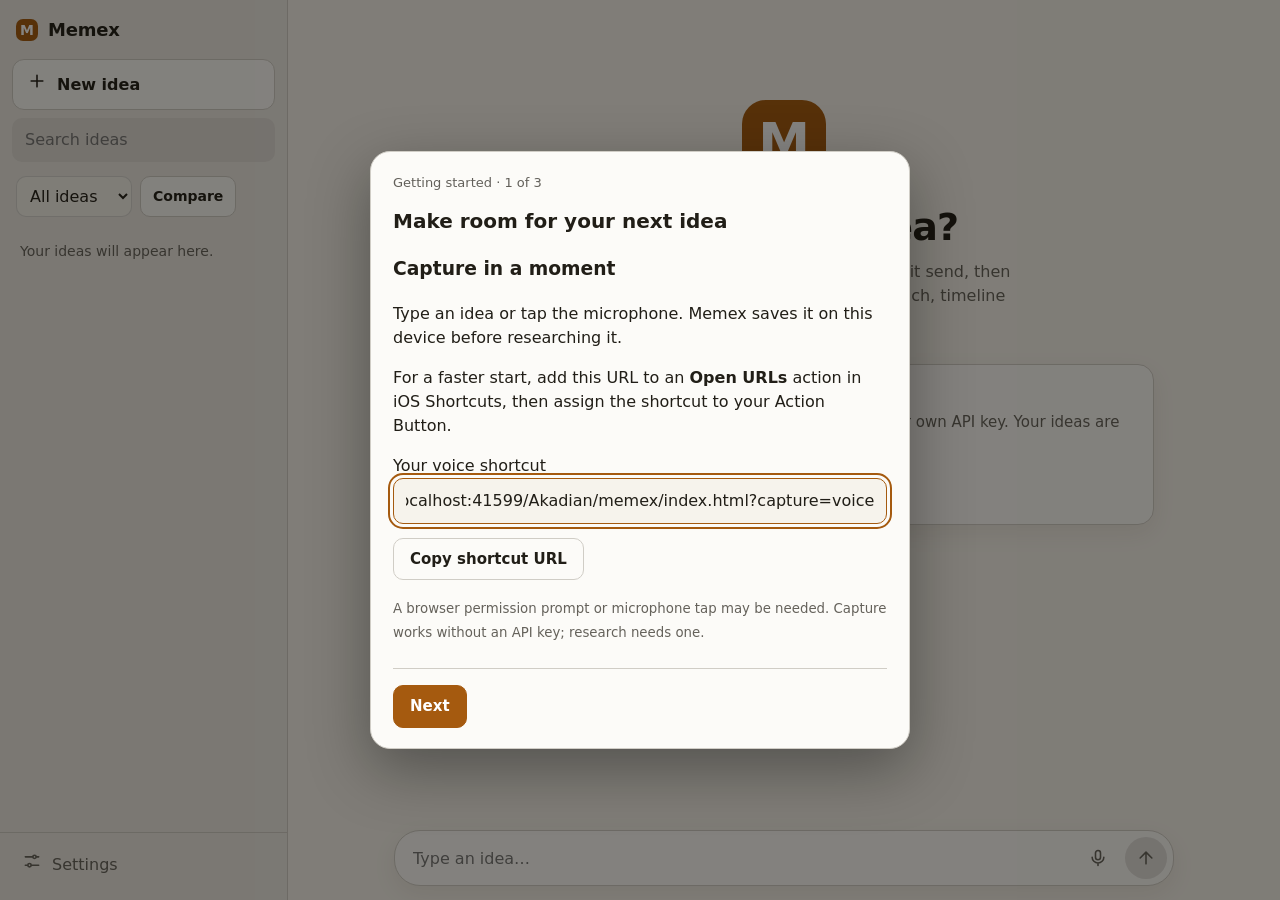
==== Akadian/memex/index.html @ c9982244 "Add files via upload V10, rebranding to Akadian and Memex" ====
<!doctype html>
<html lang="en">
<head>
<meta charset="utf-8">
<meta http-equiv="Content-Security-Policy" content="default-src 'none'; script-src 'self'; style-src 'self'; img-src 'self'; connect-src 'self' https://generativelanguage.googleapis.com https://api.openai.com https://api.anthropic.com https://api.github.com https://api.tavily.com; media-src 'self' blob:; font-src 'self'; manifest-src 'self'; worker-src 'self'; base-uri 'none'; object-src 'none'; form-action 'none'; frame-src 'none'">
<meta name="referrer" content="no-referrer">
<title>Memex – never lose an idea</title>
<meta name="viewport" content="width=device-width, initial-scale=1, viewport-fit=cover">
<meta name="description" content="Capture an idea by voice or text. Memex saves it instantly and researches it for you.">
<meta name="theme-color" content="#f6f3ec" media="(prefers-color-scheme: light)">
<meta name="theme-color" content="#16140f" media="(prefers-color-scheme: dark)">
<meta name="apple-mobile-web-app-capable" content="yes">
<meta name="mobile-web-app-capable" content="yes">
<meta name="apple-mobile-web-app-status-bar-style" content="default">
<meta name="apple-mobile-web-app-title" content="Memex">
<meta name="author" content="Akadian">
<link rel="manifest" href="manifest.webmanifest">
<link rel="icon" type="image/png" sizes="192x192" href="icons/icon-192.png">
<link rel="apple-touch-icon" href="icons/apple-touch-icon.png">
<link rel="stylesheet" href="styles.css">
</head>
<body>
<div class="app">
  <aside class="sidebar" id="sidebar" aria-label="Ideas">
    <div class="side-head">
      <div class="brand"><span class="brand-mark" aria-hidden="true"></span>Memex</div>
      <button class="icon-btn" id="closeNav" aria-label="Close menu" data-icon="x"></button>
    </div>
    <button class="new-btn" id="newBtn"><span data-icon="plus"></span>New idea</button>
    <div class="search"><input id="search" type="search" placeholder="Search ideas" aria-label="Search ideas" autocomplete="off"></div>
    <div class="side-controls"><select id="stageFilter" aria-label="Filter ideas"><option value="">All ideas</option><option value="favorite">Favorites</option><option value="idea">Idea</option><option value="exploring">Exploring</option><option value="building">Building</option><option value="dropped">Dropped</option></select><button class="btn small" id="compareBtn">Compare</button></div>
    <nav class="idea-list" id="ideaList"></nav>
    <div class="side-foot">
      <button class="foot-btn" id="settingsBtn"><span data-icon="sliders"></span>Settings</button>
    </div>
  </aside>
  <div class="scrim" id="scrim"></div>

  <main class="main">
    <header class="topbar">
      <button class="icon-btn" id="openNav" aria-label="Open menu" data-icon="menu"></button>
      <div class="top-title" id="topTitle">Memex</div>
      <button class="icon-btn" id="topNew" aria-label="New idea" data-icon="plus"></button>
    </header>

    <div class="scroll" id="scroll"><div class="thread" id="thread"></div></div>

    <form class="composer" id="composer" autocomplete="off">
      <div class="composer-box" id="composerBox">
        <textarea id="ideaInput" rows="1" placeholder="Type an idea…" aria-label="Your idea" enterkeyhint="send"></textarea>
        <button type="button" class="round mic" id="micBtn" aria-label="Record a voice note" data-icon="mic"></button>
        <button type="submit" class="round send" id="sendBtn" aria-label="Save idea" data-icon="arrowUp" disabled></button>
      </div>
      <div class="rec-bar" id="recBar" hidden>
        <span class="rec-dot" aria-hidden="true"></span>
        <span class="rec-time" id="recTime">0:00</span>
        <span class="rec-hint">Recording… tap ✓ to save</span>
        <button type="button" class="round ghost" id="recCancel" aria-label="Discard recording" data-icon="x"></button>
        <button type="button" class="round send" id="recSave" aria-label="Save recording" data-icon="check"></button>
      </div>
    </form>
  </main>
</div>

<dialog id="welcome" aria-labelledby="wzTitle">
  <div class="dlg wz">
    <div class="dlg-head"><span class="wz-label" id="wzLabel">Step 1 of 3</span><button type="button" class="icon-btn" id="wzClose" aria-label="Close guide" data-icon="x"></button></div>
    <div class="wz-dots" aria-hidden="true"><i></i><i></i><i></i></div>

    <section data-step="1">
      <h2 id="wzTitle">Meet your research assistant</h2>
      <p>Memex writes its research briefs with Google’s Gemini AI. To use it you need your own <b>Gemini API key</b>: a private password that lets this app talk to Gemini for you.</p>
      <ul class="wz-list">
        <li>Takes about a minute.</li>
        <li>Google’s free tier writes the brief from the AI’s own knowledge. For briefs backed by web sources, Google requires billing to be turned on for the key.</li>
        <li>Your key is stored only on this device.</li>
      </ul>
      <p class="wz-note">Your ideas are saved instantly even before you finish setup. They’ll be researched as soon as a key is added.</p>
    </section>

    <section data-step="2" hidden>
      <h2>Get your key from Google</h2>
      <a class="btn primary block" href="https://aistudio.google.com/apikey" target="_blank" rel="noopener">Open Google AI Studio ↗</a>
      <ol class="wz-steps">
        <li>Sign in with your Google account and accept the terms if asked.</li>
        <li>Tap <b>Create API key</b>.</li>
        <li>Copy the key that appears (use the copy icon next to it).</li>
      </ol>
      <p class="wz-note">Treat the key like a password: don’t share it or post it anywhere public.</p>
      <p>When you’ve copied it, come back here and tap <b>Next</b>.</p>
    </section>

    <section data-step="3" hidden>
      <h2>Paste it here</h2>
      <div class="key-row">
        <input id="wzKey" type="password" autocomplete="off" autocapitalize="off" spellcheck="false" placeholder="Paste your key" aria-label="Gemini API key">
        <button type="button" class="chip" id="wzPaste">Paste</button>
      </div>
      <div class="test-out" id="wzOut" role="status"></div>
    </section>

    <div class="dlg-foot">
      <button type="button" class="btn" id="wzBack">Back</button>
      <button type="button" class="btn primary" id="wzNext">Next</button>
    </div>
    <button type="button" class="wz-skip" id="wzSkip">Skip for now</button>
  </div>
</dialog>

<dialog id="settings">
  <form method="dialog" class="dlg">
    <div class="dlg-head"><h2>Settings</h2><button class="icon-btn" value="close" aria-label="Close" data-icon="x"></button></div>

    <div class="row"><button type="button" class="btn small" id="startTour">Tour Settings</button><button type="button" class="btn small" id="replayIntro">Getting started</button></div>
    <section id="settingsTour" class="tour-card" hidden aria-live="polite"><small id="tourProgress"></small><h3 id="tourTitle"></h3><p id="tourText"></p><div class="row"><button type="button" class="btn small" id="tourBack">Back</button><button type="button" class="btn small primary" id="tourNext">Next</button><button type="button" class="btn small" id="tourClose">End tour</button></div></section>
    <label class="field">
      <span>Gemini API key</span>
      <div class="key-row">
        <input id="apiKey" type="password" autocomplete="off" autocapitalize="off" spellcheck="false" placeholder="Paste your key">
        <button type="button" class="chip" id="showKey">Show</button>
      </div>
      <small>Get one at <a href="https://aistudio.google.com/apikey" target="_blank" rel="noopener">aistudio.google.com/apikey</a> (<a href="#" id="openGuide">step-by-step guide</a>). It is stored only in this browser and sent only to Google.</small>
    </label>

    <label class="field">
      <span>Model</span>
      <input id="model" list="modelList" autocapitalize="off" spellcheck="false">
      <datalist id="modelList">
        <option value="gemini-3.6-flash"></option>
        <option value="gemini-3.7-flash"></option>
        <option value="gemini-3.8-flash"></option>
        <option value="gemini-3.5-flash"></option>
      </datalist>
      <small>Older Gemini 2.5 models are closed to new accounts. Web sources need billing turned on for your key; without it Memex still writes the brief, just without web search.</small>
    </label>

    <div class="row">
      <button type="button" class="btn" id="testKey">Test connection</button>
      <span class="test-out" id="testOut" role="status"></span>
    </div>
    <div class="row" >
      <button type="button" class="btn" id="listModels">Show models my key can use</button>
    </div>
    <pre class="models-out" id="modelsOut" hidden></pre>

    <hr>
    <label class="field">Default brief depth<select id="depth"><option value="quick">Quick sketch</option><option value="standard">Standard brief</option><option value="deep">Deep report</option></select></label>
    <label class="field">Web research<select id="searchMode"><option value="google">Google Search grounding</option><option value="tavily">Tavily web excerpts</option><option value="none">No web search</option></select><small>Provider quotas and pricing apply. Tavily has its own account and key; free allowances are limited.</small></label>
    <label class="field">Tavily API key<input id="tavilyKey" type="password" autocomplete="off"><small>Only sent to api.tavily.com when selected. Idea text is used as the search query.</small></label>
    <hr>
    <h3>App lock</h3><p id="lockState"></p>
    <label class="field">New passphrase<input id="lockPass" type="password" autocomplete="new-password" minlength="12"></label>
    <label class="field">Repeat passphrase<input id="lockConfirm" type="password" autocomplete="new-password"></label>
    <div class="row"><button type="button" class="btn" id="enableLock">Encrypt this device</button><button type="button" class="btn" id="lockNow">Lock now</button></div>
    <p class="privacy">Use 12+ characters. Forgotten passphrases cannot be recovered. Keys, ideas and recordings are encrypted at rest, but remain accessible to app code while unlocked. This is a passphrase lock, not Face ID. Switching away locks the view; returning requires unlocking.</p>
    <hr><h3>Sync between devices</h3>
    <label class="field">GitHub token (Gist permission)<input id="gistToken" type="password" autocomplete="off"></label>
    <label class="field">Gist ID<input id="gistId" autocomplete="off" placeholder="Leave empty to create on first sync"></label>
    <button type="button" class="btn" id="syncNow">Sync now</button><p id="syncOut" role="status"></p>
    <p class="privacy">Opt-in encrypted sync through a secret GitHub Gist. Use the same sync passphrase and Gist ID on both devices. Keys and voice recordings are excluded. Newer edits win; deletions sync too. Sync one device at a time. Secret Gists are link-accessible, so encryption is essential.</p>
    <hr><h3>Instant capture</h3>
    <label class="field">Voice shortcut URL<input id="shortcutLink" readonly></label>
    <small>In iOS Shortcuts, add “Open URLs” with this URL. Assign the shortcut to your Action Button. Memex attempts recording after unlock; if blocked, tap the microphone.</small>
    <hr><h3>Appearance</h3>
    <label class="field">Theme<select id="appearanceMode"><option value="system">Match device</option><option value="light">Light · parchment</option><option value="dark">Dark · charcoal</option><option value="night">Night · warm and dim</option><option value="custom">Custom colors</option></select></label>
    <div id="customThemeFields" class="theme-colors" hidden><label class="field">Accent<input id="customAccent" type="color" value="#c26a12"></label><label class="field">Background<input id="customBackground" type="color" value="#f6f3ec"></label><small>Text and panels adjust for readability. Very low-contrast accents are adjusted automatically.</small></div>
    <button type="button" class="btn small" id="resetTheme">Reset to device theme</button>
    <hr>
    <div class="field">
      <span>Your data</span>
      <div class="row">
        <button type="button" class="btn" id="exportBtn">Export backup</button>
        <button type="button" class="btn" id="importBtn">Import</button>
        <input type="file" id="importFile" accept="application/json" hidden>
      </div>
      <small>Ideas live only on this device. Backups include text and briefs, not voice recordings.</small>
    </div>

    <div class="privacy">
      Ideas are sent to Google’s Gemini API for transcription and research. On the free tier, Google may use them to improve its products.
    </div>
    <div class="dlg-foot">
      <button type="button" class="btn danger" id="wipeBtn">Delete all ideas</button>
      <button class="btn primary" value="save" id="saveSettings">Done</button>
    </div>
    <div class="ver" id="ver"></div>
  </form>
</dialog>

<div class="toast" id="toast" role="status" aria-live="polite"></div>
<dialog id="unlockGate" aria-labelledby="unlockTitle"><form id="unlockForm" class="dlg"><h2 id="unlockTitle">Unlock Memex</h2><p>Your ideas and keys are encrypted on this device.</p><label class="field">Passphrase<input id="unlockPass" type="password" required autocomplete="current-password"></label><p id="unlockError" role="alert"></p><button class="btn primary">Unlock</button></form></dialog>
<dialog id="editDialog"><form id="editForm" class="dlg"><h2>Edit idea</h2><label class="field">Idea<textarea id="editText" rows="7" required></textarea></label><label class="field">Brief depth<select id="editDepth"><option value="quick">Quick sketch</option><option value="standard">Standard</option><option value="deep">Deep report</option></select></label><p>Regeneration replaces the current brief and clears the follow-up chat.</p><div class="row"><button type="button" class="btn" id="cancelEdit">Cancel</button><button class="btn primary">Save & regenerate</button></div></form></dialog>
<dialog id="compareDialog"><div class="dlg"><div class="dlg-head"><h2>Compare ideas</h2><button class="btn" id="closeCompare">Close</button></div><div id="compareBody"></div></div><section id="compareChat" class="compare-chat" hidden><div id="compareChatLog" class="compare-chat-log" aria-live="polite"></div><p id="compareChatStatus" class="muted" role="status"></p><form id="compareChatForm" class="compare-chat-bar"><input id="compareQuestion" aria-label="Ask about these two ideas" placeholder="Which idea could I launch faster?" maxlength="8000" required autocomplete="off"><button class="btn primary" id="compareAsk">Ask</button></form></section></dialog>
<dialog id="introDialog" aria-labelledby="introTitle"><div class="dlg"><p id="introProgress" class="muted"></p><h2 id="introTitle">Make room for your next idea</h2>
<section data-intro-step="0"><h3>Capture in a moment</h3><p>Type an idea or tap the microphone. Memex saves it on this device before researching it.</p><p>For a faster start, add this URL to an <b>Open URLs</b> action in iOS Shortcuts, then assign the shortcut to your Action Button.</p><label class="field">Your voice shortcut<input id="introShortcut" readonly></label><button class="btn" id="copyIntroShortcut">Copy shortcut URL</button><p id="introCopyStatus" role="status"></p><small>A browser permission prompt or microphone tap may be needed. Capture works without an API key; research needs one.</small></section>
<section data-intro-step="1" hidden><h3>Protect your ideas</h3><p>Optional encryption protects stored ideas, recordings and API keys with your passphrase.</p><label class="field">New passphrase<input id="introPass" type="password" autocomplete="new-password" minlength="12"></label><label class="field">Repeat passphrase<input id="introConfirm" type="password" autocomplete="new-password"></label><p class="privacy">Use at least 12 characters. There is no recovery for a forgotten passphrase. This protects stored data; app code can access it while unlocked.</p><button class="btn primary" id="introEncrypt">Enable encryption</button><p id="introLockStatus" role="status"></p></section>
<section data-intro-step="2" hidden><h3>A quick look around</h3><p><b>Gemini</b> transcribes and researches. <b>Tavily</b> optionally adds web excerpts. <b>GitHub Gist</b> optionally syncs encrypted ideas. Each service uses your own key or token.</p><p>You can capture ideas first and configure services later. Settings also includes backups, the capture shortcut and your color theme.</p><button class="btn" id="introTour">Show me around Settings</button></section>
<div class="dlg-foot intro-foot"><button class="btn" id="introBack">Back</button><button class="btn primary" id="introNext">Next</button></div></div></dialog>
<script src="appearance.js"></script>
<script src="storage.js"></script>
</body>
</html>
---- Akadian/memex/styles.css ----
:root {
  --bg: #f6f3ec;
  --panel: #eee9de;
  --surface: #fffdf9;
  --ink: #211e17;
  --muted: #776f61;
  --line: #e1dbcd;
  --accent: #c26a12;
  --accent-ink: #fff;
  --accent-soft: #f7e5cc;
  --good: #2b7a4b;
  --ok: #a8730f;
  --risky: #b4512b;
  --long: #8a3a3a;
  --shadow: 0 1px 2px rgba(60, 40, 10, .06), 0 8px 24px rgba(60, 40, 10, .07);
  color-scheme: light;
}
@media (prefers-color-scheme: dark) {
  :root {
    --bg: #16140f;
    --panel: #1c1a14;
    --surface: #221f18;
    --ink: #efe9dc;
    --muted: #9d9686;
    --line: #322e24;
    --accent: #f0a04b;
    --accent-ink: #1a1207;
    --accent-soft: #3a2a14;
    --good: #5cc487;
    --ok: #e0b04e;
    --risky: #ee8a63;
    --long: #e07a7a;
    --shadow: 0 1px 2px rgba(0, 0, 0, .3), 0 8px 24px rgba(0, 0, 0, .3);
    color-scheme: dark;
  }
}

* { box-sizing: border-box; }
html, body { height: 100%; }
body {
  margin: 0;
  background: var(--bg);
  color: var(--ink);
  font: 16px/1.5 -apple-system, BlinkMacSystemFont, "Segoe UI", Roboto, system-ui, sans-serif;
  -webkit-text-size-adjust: 100%;
  -webkit-tap-highlight-color: transparent;
  overflow: hidden;
}
button, input, textarea { font: inherit; color: inherit; }
button { cursor: pointer; }
a { color: var(--accent); }
[hidden] { display: none !important; }

svg.i { width: 20px; height: 20px; fill: none; stroke: currentColor; stroke-width: 1.9; stroke-linecap: round; stroke-linejoin: round; flex: none; }

/* ---------- layout ---------- */
.app { display: grid; grid-template-columns: 288px minmax(0, 1fr); height: 100dvh; }
.sidebar {
  background: var(--panel);
  border-right: 1px solid var(--line);
  display: flex; flex-direction: column; min-height: 0;
  padding: env(safe-area-inset-top) 0 env(safe-area-inset-bottom);
}
.main { display: flex; flex-direction: column; min-height: 0; min-width: 0; }
.scroll { flex: 1; overflow-y: auto; -webkit-overflow-scrolling: touch; overscroll-behavior: contain; }
.thread { max-width: 780px; margin: 0 auto; padding: 28px 20px 40px; }
.scrim { display: none; }

.side-head { display: flex; align-items: center; justify-content: space-between; padding: 16px 16px 8px; }
.brand { display: flex; align-items: center; gap: 10px; font-weight: 700; font-size: 18px; letter-spacing: -.01em; }
/* Monogram tile matching the app icon. Drawn in CSS because the CSP allows no data: images. */
.brand-mark {
  width: 22px; height: 22px; border-radius: 7px;
  background: var(--accent);
  display: grid; place-items: center;
  color: var(--accent-ink);
  font-size: 14px; font-weight: 700; line-height: 1;
}
.brand-mark::before { content: "M"; }
#closeNav { display: none; }

.new-btn {
  margin: 8px 12px; padding: 11px 14px; display: flex; align-items: center; gap: 10px;
  background: var(--surface); border: 1px solid var(--line); border-radius: 12px; font-weight: 600;
}
.new-btn:hover { border-color: var(--accent); }
.search { padding: 0 12px 6px; }
.search input {
  width: 100%; padding: 9px 12px; border-radius: 10px; border: 1px solid transparent;
  background: color-mix(in srgb, var(--ink) 6%, transparent); outline: none; font-size: 16px;
}
.search input:focus { border-color: var(--accent); }

.idea-list { flex: 1; overflow-y: auto; padding: 4px 8px 12px; min-height: 0; }
.group-label { font-size: 12px; font-weight: 600; letter-spacing: .04em; text-transform: uppercase; color: var(--muted); padding: 14px 10px 6px; }
.idea-item {
  display: flex; align-items: center; gap: 10px; width: 100%; text-align: left; border: 0; background: none;
  padding: 10px; border-radius: 10px; color: var(--ink);
}
.idea-item:hover { background: color-mix(in srgb, var(--ink) 6%, transparent); }
.idea-item.active { background: var(--accent-soft); }
.idea-item .t { flex: 1; min-width: 0; overflow: hidden; text-overflow: ellipsis; white-space: nowrap; font-size: 15px; }
.dot { width: 8px; height: 8px; border-radius: 50%; flex: none; background: var(--muted); opacity: .6; }
.dot.done { background: var(--good); opacity: 1; }
.dot.error { background: var(--risky); opacity: 1; }
.spin { width: 12px; height: 12px; border-radius: 50%; border: 2px solid color-mix(in srgb, var(--accent) 30%, transparent); border-top-color: var(--accent); animation: spin .8s linear infinite; flex: none; }
@keyframes spin { to { transform: rotate(360deg); } }
.empty-list { color: var(--muted); font-size: 14px; padding: 12px; }

.side-foot { padding: 8px 12px 12px; border-top: 1px solid var(--line); }
.foot-btn { display: flex; align-items: center; gap: 10px; width: 100%; background: none; border: 0; padding: 10px; border-radius: 10px; color: var(--muted); }
.foot-btn:hover { background: color-mix(in srgb, var(--ink) 6%, transparent); color: var(--ink); }

.icon-btn { background: none; border: 0; width: 40px; height: 40px; border-radius: 10px; display: grid; place-items: center; color: var(--ink); }
.icon-btn:hover { background: color-mix(in srgb, var(--ink) 8%, transparent); }

.topbar { display: none; align-items: center; gap: 4px; padding: calc(env(safe-area-inset-top) + 6px) 8px 6px; border-bottom: 1px solid var(--line); background: var(--bg); }
.top-title { flex: 1; text-align: center; font-weight: 600; overflow: hidden; text-overflow: ellipsis; white-space: nowrap; padding: 0 4px; }

/* ---------- composer ---------- */
.composer { padding: 8px 16px calc(14px + env(safe-area-inset-bottom)); background: linear-gradient(to top, var(--bg) 70%, transparent); }
.composer-box, .rec-bar {
  max-width: 780px; margin: 0 auto; display: flex; align-items: flex-end; gap: 6px;
  background: var(--surface); border: 1px solid var(--line); border-radius: 26px; padding: 6px 6px 6px 18px; box-shadow: var(--shadow);
}
.composer-box:focus-within { border-color: var(--accent); }
.composer-box textarea {
  flex: 1; min-width: 0; border: 0; outline: none; background: none; resize: none; padding: 9px 0; max-height: 180px; font-size: 16px; line-height: 1.45;
}
.rec-bar { align-items: center; padding: 6px 6px 6px 18px; }
.rec-hint { flex: 1; color: var(--muted); font-size: 14px; }
.rec-time { font-variant-numeric: tabular-nums; font-weight: 600; }
.rec-dot { width: 10px; height: 10px; border-radius: 50%; background: #e0483a; animation: pulse 1.1s ease-in-out infinite; }
@keyframes pulse { 50% { opacity: .25; transform: scale(.8); } }
.round { width: 42px; height: 42px; flex: none; border-radius: 50%; border: 0; display: grid; place-items: center; background: none; color: var(--muted); }
.round:hover { color: var(--ink); background: color-mix(in srgb, var(--ink) 8%, transparent); }
.round.send { background: var(--accent); color: var(--accent-ink); }
.round.send:hover { background: var(--accent); filter: brightness(1.08); color: var(--accent-ink); }
.round.send:disabled { background: color-mix(in srgb, var(--ink) 12%, transparent); color: var(--muted); cursor: default; filter: none; }
.round.ghost { color: var(--muted); }

/* ---------- hero / empty ---------- */
.hero { text-align: center; padding: 8vh 0 12px; }
.hero .hero-mark {
  width: 84px; height: 84px; border-radius: 24px; margin: 0 auto 22px;
  background: var(--accent);
  display: grid; place-items: center;
  color: var(--accent-ink);
  font-size: 52px; font-weight: 700; line-height: 1;
}
.hero .hero-mark::before { content: "M"; }
.hero h1 { font-size: clamp(28px, 5vw, 38px); letter-spacing: -.02em; margin: 0 0 10px; line-height: 1.15; }
.hero p { color: var(--muted); margin: 0 auto; max-width: 460px; }
.card {
  background: var(--surface); border: 1px solid var(--line); border-radius: 16px; padding: 16px 18px; margin: 20px 0; box-shadow: var(--shadow);
}
.card h3 { margin: 0 0 6px; font-size: 16px; }
.card p { margin: 0 0 10px; color: var(--muted); font-size: 15px; }
.card p:last-child { margin-bottom: 0; }
.card ol { margin: 6px 0 12px; padding-left: 20px; color: var(--muted); font-size: 15px; }

.btn { padding: 9px 16px; border-radius: 10px; border: 1px solid var(--line); background: var(--surface); font-weight: 600; font-size: 15px; }
.btn:hover { border-color: var(--accent); }
.btn.primary { background: var(--accent); border-color: var(--accent); color: var(--accent-ink); }
.btn.danger { color: var(--risky); }
.btn.small { padding: 7px 12px; font-size: 14px; display: inline-flex; align-items: center; gap: 8px; }

/* ---------- thread ---------- */
.you { margin: 0 0 22px auto; max-width: 88%; width: fit-content; background: var(--accent-soft); border-radius: 18px 18px 4px 18px; padding: 12px 16px; }
.you .txt { white-space: pre-wrap; overflow-wrap: anywhere; }
.you .when { color: var(--muted); font-size: 12px; margin-top: 6px; }
.you audio { display: block; width: min(320px, 100%); height: 36px; margin-bottom: 8px; }
.you .pendingtxt { color: var(--muted); font-style: italic; }

.status { display: flex; align-items: flex-start; gap: 14px; }
.status .spin { width: 20px; height: 20px; border-width: 3px; margin-top: 2px; }
.status .msg { flex: 1; }
.status .msg b { display: block; }
.status .msg span { color: var(--muted); font-size: 15px; }
.status.err b { color: var(--risky); }
.status .btns { display: flex; gap: 8px; margin-top: 10px; flex-wrap: wrap; }

/* ---------- document ---------- */
.doc { background: var(--surface); border: 1px solid var(--line); border-radius: 18px; padding: clamp(18px, 4vw, 34px); box-shadow: var(--shadow); }
.doc-head { display: flex; gap: 18px; align-items: center; padding-bottom: 20px; margin-bottom: 8px; border-bottom: 1px solid var(--line); }
.verdict { --c: var(--ok); width: 72px; height: 72px; flex: none; border-radius: 50%; display: grid; place-items: center; align-content: center; border: 3px solid var(--c); color: var(--c); line-height: 1; }
.verdict b { font-size: 26px; font-weight: 700; }
.verdict span { font-size: 11px; opacity: .8; margin-top: 2px; }
.v-good { --c: var(--good); } .v-ok { --c: var(--ok); } .v-risky { --c: var(--risky); } .v-long { --c: var(--long); }
.doc-head .vl { font-size: 12px; font-weight: 700; letter-spacing: .08em; text-transform: uppercase; color: var(--c, var(--accent)); }
.doc-head h1 { margin: 2px 0 4px; font-size: clamp(22px, 4vw, 28px); line-height: 1.2; letter-spacing: -.015em; }
.doc-head .meta { color: var(--muted); font-size: 13px; }

.doc-body h2 { font-size: 13px; letter-spacing: .09em; text-transform: uppercase; color: var(--accent); margin: 26px 0 8px; }
.doc-body h3 { font-size: 16px; margin: 18px 0 6px; }
.doc-body p { margin: 0 0 12px; }
.doc-body ul, .doc-body ol { margin: 0 0 12px; padding-left: 22px; }
.doc-body li { margin: 0 0 6px; }
.doc-body li > ul, .doc-body li > ol { margin: 6px 0 0; }
.doc-body blockquote { margin: 0 0 12px; padding: 2px 14px; border-left: 3px solid var(--accent); color: var(--muted); }
.doc-body code { font: .9em ui-monospace, SFMono-Regular, Menlo, Consolas, monospace; background: color-mix(in srgb, var(--ink) 8%, transparent); padding: 1px 5px; border-radius: 5px; }
.doc-body hr { border: 0; border-top: 1px solid var(--line); margin: 18px 0; }
.doc-body table { border-collapse: collapse; width: 100%; margin: 0 0 14px; font-size: 15px; display: block; overflow-x: auto; }
.doc-body th, .doc-body td { border: 1px solid var(--line); padding: 7px 10px; text-align: left; vertical-align: top; }
.doc-body th { background: color-mix(in srgb, var(--ink) 5%, transparent); }
sup.cite { font-size: 11px; margin-left: 2px; white-space: nowrap; }
sup.cite a { text-decoration: none; font-weight: 700; padding: 0 1px; }
sup.cite a:hover { text-decoration: underline; }

.notice { margin: 4px 0 6px; padding: 12px 14px; border-radius: 12px; font-size: 14px; line-height: 1.5; background: var(--accent-soft); border: 1px solid color-mix(in srgb, var(--accent) 35%, transparent); }
.notice b { display: block; margin-bottom: 2px; }
.sources { margin-top: 26px; padding-top: 6px; border-top: 1px solid var(--line); }
.sources h2 { font-size: 13px; letter-spacing: .09em; text-transform: uppercase; color: var(--accent); margin: 18px 0 8px; }
.sources ol { margin: 0; padding-left: 24px; font-size: 14px; }
.sources li { margin: 0 0 5px; overflow-wrap: anywhere; }
.sources li.flash { background: var(--accent-soft); border-radius: 6px; }
.queries { color: var(--muted); font-size: 13px; margin-top: 12px; }
.sw { width: 100%; height: 56px; border: 0; margin-top: 10px; border-radius: 12px; color-scheme: normal; }
.disclaimer { color: var(--muted); font-size: 12px; margin-top: 12px; }

.actions { display: flex; gap: 8px; flex-wrap: wrap; margin-top: 14px; }

/* ---------- dialog ---------- */
dialog { border: 1px solid var(--line); border-radius: 20px; background: var(--surface); color: var(--ink); padding: 0; width: min(520px, calc(100vw - 24px)); max-height: calc(100dvh - 24px); box-shadow: 0 20px 60px rgba(0, 0, 0, .35); }
dialog::backdrop { background: rgba(10, 8, 4, .5); }
.dlg { padding: 8px 22px 20px; }
.dlg-head { display: flex; justify-content: space-between; align-items: center; }
.dlg h2 { margin: 12px 0; font-size: 20px; }
.field { display: block; margin: 14px 0; }
.field > span { display: block; font-weight: 600; font-size: 14px; margin-bottom: 6px; }
.field input { width: 100%; padding: 10px 12px; border-radius: 10px; border: 1px solid var(--line); background: var(--bg); font-size: 16px; outline: none; }
.field input:focus { border-color: var(--accent); }
.field small { display: block; color: var(--muted); font-size: 13px; margin-top: 6px; }
.key-row { display: flex; gap: 8px; }
.chip { flex: none; padding: 0 14px; border-radius: 10px; border: 1px solid var(--line); background: var(--bg); }
.row { display: flex; align-items: center; gap: 8px; flex-wrap: wrap; }
.test-out { font-size: 14px; color: var(--muted); flex: 1; min-width: 0; }
.test-out.ok { color: var(--good); } .test-out.bad { color: var(--risky); }
dialog hr { border: 0; border-top: 1px solid var(--line); margin: 16px 0 4px; }
.privacy { font-size: 13px; color: var(--muted); background: color-mix(in srgb, var(--ink) 5%, transparent); border-radius: 10px; padding: 10px 12px; margin: 14px 0; }
.dlg-foot { display: flex; justify-content: space-between; gap: 10px; }

/* ---------- first-run guide ---------- */
.wz h2 { margin: 6px 0 10px; font-size: 22px; letter-spacing: -.015em; line-height: 1.2; }
.wz p { margin: 0 0 12px; color: var(--muted); }
.wz p b, .wz li b { color: var(--ink); }
.wz-label { font-size: 12px; font-weight: 700; letter-spacing: .08em; text-transform: uppercase; color: var(--accent); padding-left: 2px; }
.wz-dots { display: flex; gap: 6px; margin: 4px 0 8px; }
.wz-dots i { height: 4px; flex: 1; border-radius: 4px; background: var(--line); transition: background .2s; }
.wz-dots i.on { background: var(--accent); }
.wz section { min-height: 250px; }
.wz-list { margin: 0 0 12px; padding-left: 20px; color: var(--muted); }
.wz-list li { margin-bottom: 6px; }
.wz-steps { margin: 16px 0 12px; padding: 0; list-style: none; counter-reset: s; }
.wz-steps li { counter-increment: s; position: relative; padding: 0 0 12px 38px; color: var(--muted); }
.wz-steps li::before { content: counter(s); position: absolute; left: 0; top: -1px; width: 26px; height: 26px; border-radius: 50%; display: grid; place-items: center; background: var(--accent-soft); color: var(--accent); font-weight: 700; font-size: 14px; }
.wz-note { font-size: 14px; background: color-mix(in srgb, var(--ink) 5%, transparent); border-radius: 10px; padding: 10px 12px; }
.btn.block { display: block; text-align: center; text-decoration: none; padding: 13px 16px; font-size: 16px; }
.wz .key-row { margin: 14px 0 10px; }
.wz .key-row input { flex: 1; min-width: 0; padding: 12px; border-radius: 10px; border: 1px solid var(--line); background: var(--bg); font-size: 16px; outline: none; }
.wz .key-row input:focus { border-color: var(--accent); }
.wz .test-out { font-size: 14px; min-height: 22px; }
.wz-skip { display: block; margin: 12px auto 0; background: none; border: 0; color: var(--muted); font-size: 14px; padding: 6px 10px; }
.wz-skip:hover { color: var(--ink); }
.wz .dlg-foot { margin-top: 6px; }
.wz #wzBack[hidden] { display: block !important; visibility: hidden; }

.models-out { margin: 10px 0 0; padding: 10px 12px; border-radius: 10px; background: color-mix(in srgb, var(--ink) 6%, transparent); font: 13px/1.5 ui-monospace, SFMono-Regular, Menlo, Consolas, monospace; white-space: pre-wrap; overflow-wrap: anywhere; max-height: 200px; overflow: auto; }
.ver { text-align: center; color: var(--muted); font-size: 12px; margin-top: 12px; }

.toast { position: fixed; left: 50%; bottom: calc(96px + env(safe-area-inset-bottom)); transform: translate(-50%, 20px); background: var(--ink); color: var(--bg); padding: 10px 16px; border-radius: 12px; font-size: 14px; max-width: min(420px, calc(100vw - 32px)); opacity: 0; pointer-events: none; transition: .2s; z-index: 60; }
.toast.show { opacity: 1; transform: translate(-50%, 0); }

/* ---------- mobile ---------- */
@media (max-width: 820px) {
  .app { grid-template-columns: 1fr; }
  .topbar { display: flex; }
  .sidebar { position: fixed; z-index: 40; inset: 0 auto 0 0; width: min(86vw, 330px); transform: translateX(-102%); transition: transform .24s ease; box-shadow: 0 0 40px rgba(0, 0, 0, .3); }
  body.nav-open .sidebar { transform: none; }
  .scrim { display: block; position: fixed; inset: 0; z-index: 35; background: rgba(10, 8, 4, .45); opacity: 0; pointer-events: none; transition: opacity .24s; }
  body.nav-open .scrim { opacity: 1; pointer-events: auto; }
  #closeNav { display: grid; }
  .thread { padding: 18px 14px 28px; }
  .hero { padding-top: 5vh; }
  .doc-head { gap: 14px; }
  .verdict { width: 62px; height: 62px; }
  .verdict b { font-size: 22px; }
}

/* ---------- print (save the brief as a PDF) ---------- */
@page { margin: 16mm; }
@media print {
  body { overflow: visible; background: #fff; color: #000; }
  .app { display: block; height: auto; }
  .sidebar, .scrim, .topbar, .composer, .actions, .toast, .sw, .status .btns { display: none !important; }
  .scroll { overflow: visible; }
  .thread { max-width: none; padding: 0; }
  .doc { border: 0; box-shadow: none; padding: 0; background: #fff; }
  .you { background: none; border: 1px solid #ccc; }
  a { color: inherit; }
}

/* Version 10 additions */
select, textarea { font: inherit; color: inherit; background: var(--bg, #f6f3ec); border: 1px solid #aaa6; border-radius: 10px; padding: 9px; max-width:100%; }
.side-controls {display:flex;gap:8px;padding:8px 16px;flex-wrap:wrap}
.field select,.field textarea {width:100%}
.idea-tools .row {gap:10px;flex-wrap:wrap}
.idea-tools .field {margin-top:14px}
.chat-turn {padding:14px 0;border-bottom:1px solid #8883;overflow-wrap:anywhere}
.muted {font-size:13px;opacity:.7}
#compareDialog {width:min(1100px,96vw);max-width:96vw}
#compareDialog .dlg {max-width:none}
.compare-controls,.comparison {display:grid;grid-template-columns:1fr 1fr;gap:24px}
.compare-controls label {display:grid;gap:8px}
.comparison article {min-width:0;overflow-wrap:anywhere}
.doc-body {overflow-x:auto}
.privacy-hidden .app,.privacy-hidden dialog {visibility:hidden}
@media(max-width:650px){.comparison,.compare-controls {grid-template-columns:1fr}.comparison article+article {border-top:2px solid #8884;padding-top:20px}}

@media print {.idea-tools,.chat-panel,dialog {display:none !important}}

/* Theme-aware scrolling, including dialogs, text areas and idea lists. */
* { scrollbar-width: thin; scrollbar-color: color-mix(in srgb, var(--muted) 48%, transparent) transparent; }
::-webkit-scrollbar { width: 8px; height: 8px; }
::-webkit-scrollbar-track { background: transparent; }
::-webkit-scrollbar-thumb { background: color-mix(in srgb, var(--muted) 42%, transparent); border: 2px solid transparent; background-clip: padding-box; border-radius: 20px; }
::-webkit-scrollbar-thumb:hover { background-color: var(--muted); }
::-webkit-scrollbar-corner { background: transparent; }
input,textarea,select { accent-color: var(--accent); }
input:focus-visible,textarea:focus-visible,select:focus-visible,button:focus-visible { outline: 2px solid var(--accent); outline-offset: 3px; }
.theme-colors { display:flex; flex-wrap:wrap; gap:16px; }
.theme-colors .field { flex:1; min-width:110px; }
.theme-colors input[type=color] { height:48px; padding:4px; cursor:pointer; }
.theme-colors small { flex-basis:100%; color:var(--muted); }
.intro-foot { margin-top:24px; padding-top:16px; border-top:1px solid var(--line); flex-wrap:wrap; }
#introDialog { width:min(540px,94vw); }
#introDialog small { color:var(--muted); }
.tour-card { position:sticky; top:-1px; z-index:5; padding:14px; margin:12px -6px 20px; border:1px solid var(--accent); border-radius:14px; background:var(--surface); box-shadow:var(--shadow); }
.tour-card h3 { margin:4px 0; font-size:16px; }
.tour-card p { font-size:14px; margin:6px 0 12px; }
.tour-card small { color:var(--accent); }
.tour-highlight { outline:2px solid var(--accent); outline-offset:6px; border-radius:8px; background:var(--accent-soft); scroll-margin-block:240px 30px; }
#compareDialog[open] { display:flex; flex-direction:column; max-height:90dvh; padding:0; overflow:hidden; }
#compareDialog > .dlg { overflow:auto; min-height:0; flex:1; padding-top:10px; }
.compare-chat { flex-shrink:0; padding:12px 22px 18px; border-top:1px solid var(--line); background:var(--panel); }
.compare-chat-log { max-height:24dvh; overflow:auto; overflow-wrap:anywhere; }
.compare-chat-log:empty { display:none; }
.compare-chat .muted { margin:4px 0 8px; font-size:12px; }
.compare-chat-bar { display:flex; gap:8px; }
.compare-chat-bar input { width:100%; min-width:0; border:1px solid var(--line); border-radius:12px; padding:11px 12px; background:var(--surface); }
.compare-chat-bar button { flex-shrink:0; }
@media(max-width:650px) { .compare-chat {padding:10px 14px 14px}.tour-card {padding:10px}.tour-card p {font-size:13px} }
@media print {#introDialog,.tour-card,.compare-chat {display:none !important}}
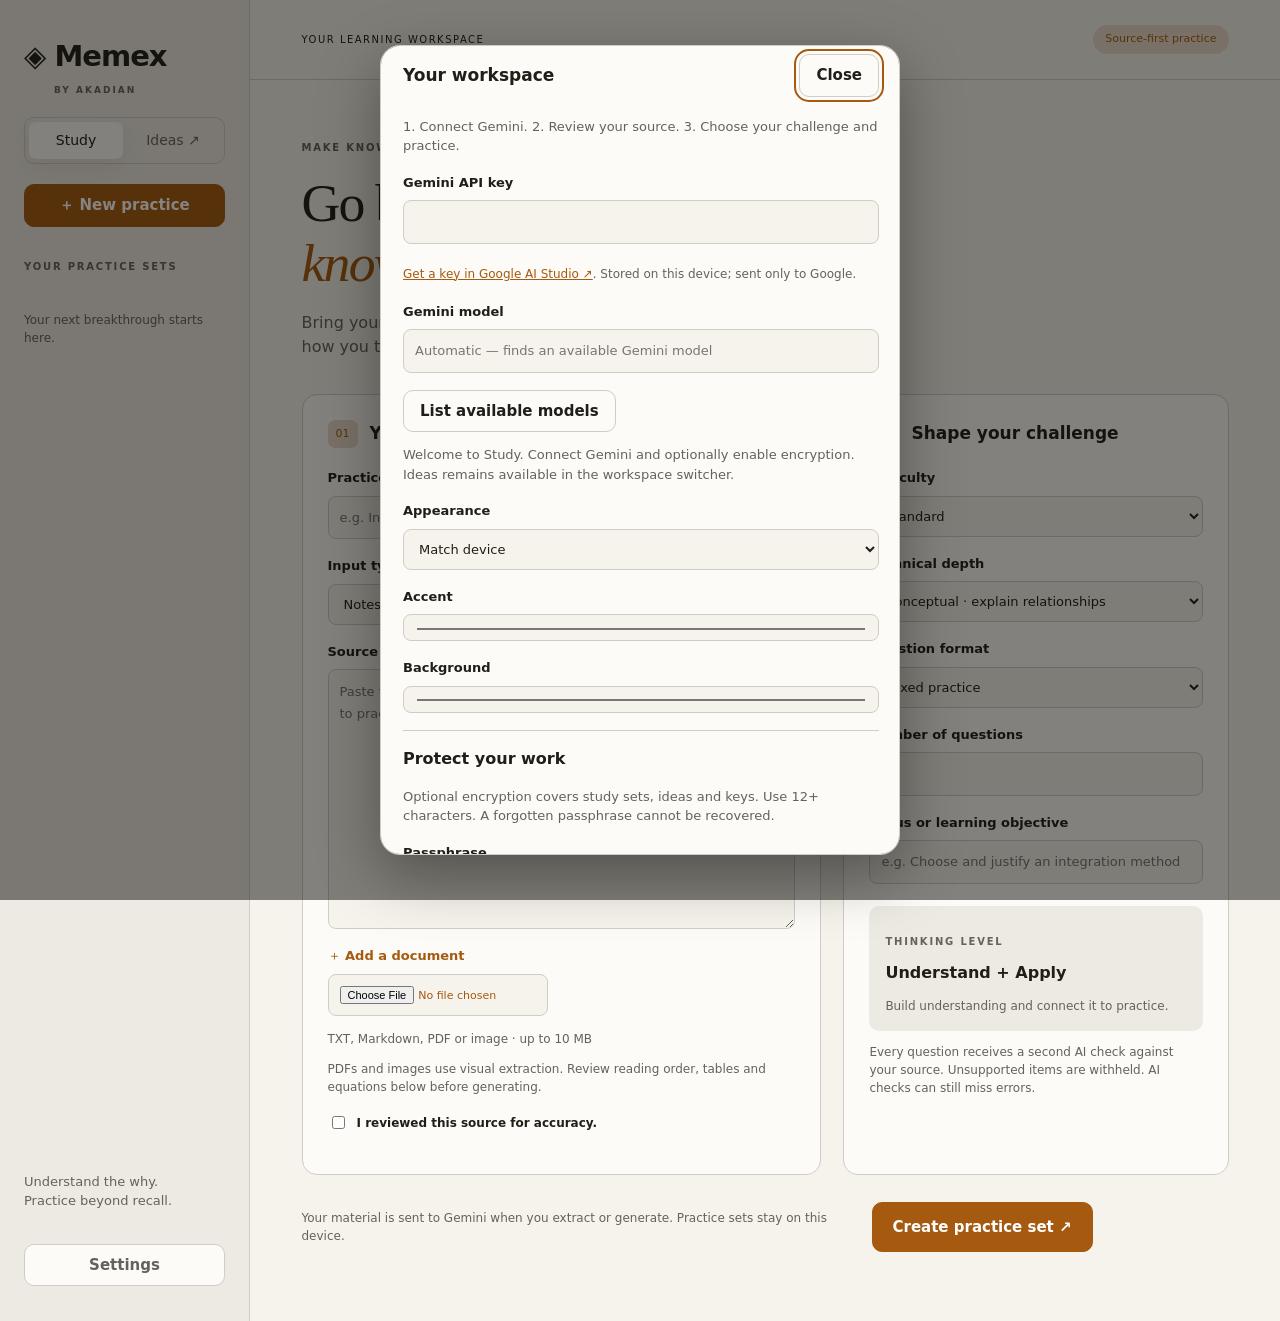
==== commit 1f2652bd: "Add files via upload v15" ====
--- a/Akadian/memex/index.html
+++ b/Akadian/memex/index.html
@@ -1,202 +1,12 @@
 <!doctype html>
-<html lang="en">
-<head>
-<meta charset="utf-8">
-<meta http-equiv="Content-Security-Policy" content="default-src 'none'; script-src 'self'; style-src 'self'; img-src 'self'; connect-src 'self' https://generativelanguage.googleapis.com https://api.openai.com https://api.anthropic.com https://api.github.com https://api.tavily.com; media-src 'self' blob:; font-src 'self'; manifest-src 'self'; worker-src 'self'; base-uri 'none'; object-src 'none'; form-action 'none'; frame-src 'none'">
-<meta name="referrer" content="no-referrer">
-<title>Memex – never lose an idea</title>
-<meta name="viewport" content="width=device-width, initial-scale=1, viewport-fit=cover">
-<meta name="description" content="Capture an idea by voice or text. Memex saves it instantly and researches it for you.">
-<meta name="theme-color" content="#f6f3ec" media="(prefers-color-scheme: light)">
-<meta name="theme-color" content="#16140f" media="(prefers-color-scheme: dark)">
-<meta name="apple-mobile-web-app-capable" content="yes">
-<meta name="mobile-web-app-capable" content="yes">
-<meta name="apple-mobile-web-app-status-bar-style" content="default">
-<meta name="apple-mobile-web-app-title" content="Memex">
-<meta name="author" content="Akadian">
-<link rel="manifest" href="manifest.webmanifest">
-<link rel="icon" type="image/png" sizes="192x192" href="icons/icon-192.png">
-<link rel="apple-touch-icon" href="icons/apple-touch-icon.png">
-<link rel="stylesheet" href="styles.css">
-</head>
-<body>
-<div class="app">
-  <aside class="sidebar" id="sidebar" aria-label="Ideas">
-    <div class="side-head">
-      <div class="brand"><span class="brand-mark" aria-hidden="true"></span>Memex</div>
-      <button class="icon-btn" id="closeNav" aria-label="Close menu" data-icon="x"></button>
-    </div>
-    <button class="new-btn" id="newBtn"><span data-icon="plus"></span>New idea</button>
-    <div class="search"><input id="search" type="search" placeholder="Search ideas" aria-label="Search ideas" autocomplete="off"></div>
-    <div class="side-controls"><select id="stageFilter" aria-label="Filter ideas"><option value="">All ideas</option><option value="favorite">Favorites</option><option value="idea">Idea</option><option value="exploring">Exploring</option><option value="building">Building</option><option value="dropped">Dropped</option></select><button class="btn small" id="compareBtn">Compare</button></div>
-    <nav class="idea-list" id="ideaList"></nav>
-    <div class="side-foot">
-      <button class="foot-btn" id="settingsBtn"><span data-icon="sliders"></span>Settings</button>
-    </div>
-  </aside>
-  <div class="scrim" id="scrim"></div>
-
-  <main class="main">
-    <header class="topbar">
-      <button class="icon-btn" id="openNav" aria-label="Open menu" data-icon="menu"></button>
-      <div class="top-title" id="topTitle">Memex</div>
-      <button class="icon-btn" id="topNew" aria-label="New idea" data-icon="plus"></button>
-    </header>
-
-    <div class="scroll" id="scroll"><div class="thread" id="thread"></div></div>
-
-    <form class="composer" id="composer" autocomplete="off">
-      <div class="composer-box" id="composerBox">
-        <textarea id="ideaInput" rows="1" placeholder="Type an idea…" aria-label="Your idea" enterkeyhint="send"></textarea>
-        <button type="button" class="round mic" id="micBtn" aria-label="Record a voice note" data-icon="mic"></button>
-        <button type="submit" class="round send" id="sendBtn" aria-label="Save idea" data-icon="arrowUp" disabled></button>
-      </div>
-      <div class="rec-bar" id="recBar" hidden>
-        <span class="rec-dot" aria-hidden="true"></span>
-        <span class="rec-time" id="recTime">0:00</span>
-        <span class="rec-hint">Recording… tap ✓ to save</span>
-        <button type="button" class="round ghost" id="recCancel" aria-label="Discard recording" data-icon="x"></button>
-        <button type="button" class="round send" id="recSave" aria-label="Save recording" data-icon="check"></button>
-      </div>
-    </form>
-  </main>
-</div>
-
-<dialog id="welcome" aria-labelledby="wzTitle">
-  <div class="dlg wz">
-    <div class="dlg-head"><span class="wz-label" id="wzLabel">Step 1 of 3</span><button type="button" class="icon-btn" id="wzClose" aria-label="Close guide" data-icon="x"></button></div>
-    <div class="wz-dots" aria-hidden="true"><i></i><i></i><i></i></div>
-
-    <section data-step="1">
-      <h2 id="wzTitle">Meet your research assistant</h2>
-      <p>Memex writes its research briefs with Google’s Gemini AI. To use it you need your own <b>Gemini API key</b>: a private password that lets this app talk to Gemini for you.</p>
-      <ul class="wz-list">
-        <li>Takes about a minute.</li>
-        <li>Google’s free tier writes the brief from the AI’s own knowledge. For briefs backed by web sources, Google requires billing to be turned on for the key.</li>
-        <li>Your key is stored only on this device.</li>
-      </ul>
-      <p class="wz-note">Your ideas are saved instantly even before you finish setup. They’ll be researched as soon as a key is added.</p>
-    </section>
-
-    <section data-step="2" hidden>
-      <h2>Get your key from Google</h2>
-      <a class="btn primary block" href="https://aistudio.google.com/apikey" target="_blank" rel="noopener">Open Google AI Studio ↗</a>
-      <ol class="wz-steps">
-        <li>Sign in with your Google account and accept the terms if asked.</li>
-        <li>Tap <b>Create API key</b>.</li>
-        <li>Copy the key that appears (use the copy icon next to it).</li>
-      </ol>
-      <p class="wz-note">Treat the key like a password: don’t share it or post it anywhere public.</p>
-      <p>When you’ve copied it, come back here and tap <b>Next</b>.</p>
-    </section>
-
-    <section data-step="3" hidden>
-      <h2>Paste it here</h2>
-      <div class="key-row">
-        <input id="wzKey" type="password" autocomplete="off" autocapitalize="off" spellcheck="false" placeholder="Paste your key" aria-label="Gemini API key">
-        <button type="button" class="chip" id="wzPaste">Paste</button>
-      </div>
-      <div class="test-out" id="wzOut" role="status"></div>
-    </section>
-
-    <div class="dlg-foot">
-      <button type="button" class="btn" id="wzBack">Back</button>
-      <button type="button" class="btn primary" id="wzNext">Next</button>
-    </div>
-    <button type="button" class="wz-skip" id="wzSkip">Skip for now</button>
-  </div>
-</dialog>
-
-<dialog id="settings">
-  <form method="dialog" class="dlg">
-    <div class="dlg-head"><h2>Settings</h2><button class="icon-btn" value="close" aria-label="Close" data-icon="x"></button></div>
-
-    <div class="row"><button type="button" class="btn small" id="startTour">Tour Settings</button><button type="button" class="btn small" id="replayIntro">Getting started</button></div>
-    <section id="settingsTour" class="tour-card" hidden aria-live="polite"><small id="tourProgress"></small><h3 id="tourTitle"></h3><p id="tourText"></p><div class="row"><button type="button" class="btn small" id="tourBack">Back</button><button type="button" class="btn small primary" id="tourNext">Next</button><button type="button" class="btn small" id="tourClose">End tour</button></div></section>
-    <label class="field">
-      <span>Gemini API key</span>
-      <div class="key-row">
-        <input id="apiKey" type="password" autocomplete="off" autocapitalize="off" spellcheck="false" placeholder="Paste your key">
-        <button type="button" class="chip" id="showKey">Show</button>
-      </div>
-      <small>Get one at <a href="https://aistudio.google.com/apikey" target="_blank" rel="noopener">aistudio.google.com/apikey</a> (<a href="#" id="openGuide">step-by-step guide</a>). It is stored only in this browser and sent only to Google.</small>
-    </label>
-
-    <label class="field">
-      <span>Model</span>
-      <input id="model" list="modelList" autocapitalize="off" spellcheck="false">
-      <datalist id="modelList">
-        <option value="gemini-3.6-flash"></option>
-        <option value="gemini-3.7-flash"></option>
-        <option value="gemini-3.8-flash"></option>
-        <option value="gemini-3.5-flash"></option>
-      </datalist>
-      <small>Older Gemini 2.5 models are closed to new accounts. Web sources need billing turned on for your key; without it Memex still writes the brief, just without web search.</small>
-    </label>
-
-    <div class="row">
-      <button type="button" class="btn" id="testKey">Test connection</button>
-      <span class="test-out" id="testOut" role="status"></span>
-    </div>
-    <div class="row" >
-      <button type="button" class="btn" id="listModels">Show models my key can use</button>
-    </div>
-    <pre class="models-out" id="modelsOut" hidden></pre>
-
-    <hr>
-    <label class="field">Default brief depth<select id="depth"><option value="quick">Quick sketch</option><option value="standard">Standard brief</option><option value="deep">Deep report</option></select></label>
-    <label class="field">Web research<select id="searchMode"><option value="google">Google Search grounding</option><option value="tavily">Tavily web excerpts</option><option value="none">No web search</option></select><small>Provider quotas and pricing apply. Tavily has its own account and key; free allowances are limited.</small></label>
-    <label class="field">Tavily API key<input id="tavilyKey" type="password" autocomplete="off"><small>Only sent to api.tavily.com when selected. Idea text is used as the search query.</small></label>
-    <hr>
-    <h3>App lock</h3><p id="lockState"></p>
-    <label class="field">New passphrase<input id="lockPass" type="password" autocomplete="new-password" minlength="12"></label>
-    <label class="field">Repeat passphrase<input id="lockConfirm" type="password" autocomplete="new-password"></label>
-    <div class="row"><button type="button" class="btn" id="enableLock">Encrypt this device</button><button type="button" class="btn" id="lockNow">Lock now</button></div>
-    <p class="privacy">Use 12+ characters. Forgotten passphrases cannot be recovered. Keys, ideas and recordings are encrypted at rest, but remain accessible to app code while unlocked. This is a passphrase lock, not Face ID. Switching away locks the view; returning requires unlocking.</p>
-    <hr><h3>Sync between devices</h3>
-    <label class="field">GitHub token (Gist permission)<input id="gistToken" type="password" autocomplete="off"></label>
-    <label class="field">Gist ID<input id="gistId" autocomplete="off" placeholder="Leave empty to create on first sync"></label>
-    <button type="button" class="btn" id="syncNow">Sync now</button><p id="syncOut" role="status"></p>
-    <p class="privacy">Opt-in encrypted sync through a secret GitHub Gist. Use the same sync passphrase and Gist ID on both devices. Keys and voice recordings are excluded. Newer edits win; deletions sync too. Sync one device at a time. Secret Gists are link-accessible, so encryption is essential.</p>
-    <hr><h3>Instant capture</h3>
-    <label class="field">Voice shortcut URL<input id="shortcutLink" readonly></label>
-    <small>In iOS Shortcuts, add “Open URLs” with this URL. Assign the shortcut to your Action Button. Memex attempts recording after unlock; if blocked, tap the microphone.</small>
-    <hr><h3>Appearance</h3>
-    <label class="field">Theme<select id="appearanceMode"><option value="system">Match device</option><option value="light">Light · parchment</option><option value="dark">Dark · charcoal</option><option value="night">Night · warm and dim</option><option value="custom">Custom colors</option></select></label>
-    <div id="customThemeFields" class="theme-colors" hidden><label class="field">Accent<input id="customAccent" type="color" value="#c26a12"></label><label class="field">Background<input id="customBackground" type="color" value="#f6f3ec"></label><small>Text and panels adjust for readability. Very low-contrast accents are adjusted automatically.</small></div>
-    <button type="button" class="btn small" id="resetTheme">Reset to device theme</button>
-    <hr>
-    <div class="field">
-      <span>Your data</span>
-      <div class="row">
-        <button type="button" class="btn" id="exportBtn">Export backup</button>
-        <button type="button" class="btn" id="importBtn">Import</button>
-        <input type="file" id="importFile" accept="application/json" hidden>
-      </div>
-      <small>Ideas live only on this device. Backups include text and briefs, not voice recordings.</small>
-    </div>
-
-    <div class="privacy">
-      Ideas are sent to Google’s Gemini API for transcription and research. On the free tier, Google may use them to improve its products.
-    </div>
-    <div class="dlg-foot">
-      <button type="button" class="btn danger" id="wipeBtn">Delete all ideas</button>
-      <button class="btn primary" value="save" id="saveSettings">Done</button>
-    </div>
-    <div class="ver" id="ver"></div>
-  </form>
-</dialog>
-
-<div class="toast" id="toast" role="status" aria-live="polite"></div>
-<dialog id="unlockGate" aria-labelledby="unlockTitle"><form id="unlockForm" class="dlg"><h2 id="unlockTitle">Unlock Memex</h2><p>Your ideas and keys are encrypted on this device.</p><label class="field">Passphrase<input id="unlockPass" type="password" required autocomplete="current-password"></label><p id="unlockError" role="alert"></p><button class="btn primary">Unlock</button></form></dialog>
-<dialog id="editDialog"><form id="editForm" class="dlg"><h2>Edit idea</h2><label class="field">Idea<textarea id="editText" rows="7" required></textarea></label><label class="field">Brief depth<select id="editDepth"><option value="quick">Quick sketch</option><option value="standard">Standard</option><option value="deep">Deep report</option></select></label><p>Regeneration replaces the current brief and clears the follow-up chat.</p><div class="row"><button type="button" class="btn" id="cancelEdit">Cancel</button><button class="btn primary">Save & regenerate</button></div></form></dialog>
-<dialog id="compareDialog"><div class="dlg"><div class="dlg-head"><h2>Compare ideas</h2><button class="btn" id="closeCompare">Close</button></div><div id="compareBody"></div></div><section id="compareChat" class="compare-chat" hidden><div id="compareChatLog" class="compare-chat-log" aria-live="polite"></div><p id="compareChatStatus" class="muted" role="status"></p><form id="compareChatForm" class="compare-chat-bar"><input id="compareQuestion" aria-label="Ask about these two ideas" placeholder="Which idea could I launch faster?" maxlength="8000" required autocomplete="off"><button class="btn primary" id="compareAsk">Ask</button></form></section></dialog>
-<dialog id="introDialog" aria-labelledby="introTitle"><div class="dlg"><p id="introProgress" class="muted"></p><h2 id="introTitle">Make room for your next idea</h2>
-<section data-intro-step="0"><h3>Capture in a moment</h3><p>Type an idea or tap the microphone. Memex saves it on this device before researching it.</p><p>For a faster start, add this URL to an <b>Open URLs</b> action in iOS Shortcuts, then assign the shortcut to your Action Button.</p><label class="field">Your voice shortcut<input id="introShortcut" readonly></label><button class="btn" id="copyIntroShortcut">Copy shortcut URL</button><p id="introCopyStatus" role="status"></p><small>A browser permission prompt or microphone tap may be needed. Capture works without an API key; research needs one.</small></section>
-<section data-intro-step="1" hidden><h3>Protect your ideas</h3><p>Optional encryption protects stored ideas, recordings and API keys with your passphrase.</p><label class="field">New passphrase<input id="introPass" type="password" autocomplete="new-password" minlength="12"></label><label class="field">Repeat passphrase<input id="introConfirm" type="password" autocomplete="new-password"></label><p class="privacy">Use at least 12 characters. There is no recovery for a forgotten passphrase. This protects stored data; app code can access it while unlocked.</p><button class="btn primary" id="introEncrypt">Enable encryption</button><p id="introLockStatus" role="status"></p></section>
-<section data-intro-step="2" hidden><h3>A quick look around</h3><p><b>Gemini</b> transcribes and researches. <b>Tavily</b> optionally adds web excerpts. <b>GitHub Gist</b> optionally syncs encrypted ideas. Each service uses your own key or token.</p><p>You can capture ideas first and configure services later. Settings also includes backups, the capture shortcut and your color theme.</p><button class="btn" id="introTour">Show me around Settings</button></section>
-<div class="dlg-foot intro-foot"><button class="btn" id="introBack">Back</button><button class="btn primary" id="introNext">Next</button></div></div></dialog>
-<script src="appearance.js"></script>
-<script src="storage.js"></script>
-</body>
-</html>
+<html lang="en"><head><meta charset="utf-8"><meta name="viewport" content="width=device-width,initial-scale=1"><meta http-equiv="Content-Security-Policy" content="default-src 'self'; script-src 'self'; style-src 'self' 'unsafe-inline'; connect-src 'self' https://generativelanguage.googleapis.com; img-src 'self' blob:; object-src 'none'; base-uri 'none'; form-action 'none'"><title>Memex · Learn with intention</title><meta name="description" content="Turn your source material into thoughtful, source-checked practice."><link rel="manifest" href="manifest.webmanifest"><link rel="icon" href="icons/icon-192.png"><link rel="stylesheet" href="styles.css"><link rel="stylesheet" href="vendor/katex/katex.min.css"><link rel="stylesheet" href="study.css"></head>
+<body data-entry="study.js"><div class="study-shell">
+<aside class="study-sidebar"><a class="study-brand" href="index.html">◈ Memex<span>BY AKADIAN</span></a><nav class="modes" aria-label="Workspace"><a href="index.html" aria-current="page">Study</a><a href="ideas.html">Ideas ↗</a></nav><button class="btn primary" id="newStudy">＋ New practice</button><p class="eyebrow">YOUR PRACTICE SETS</p><div id="history"></div><div class="sidebar-bottom"><p>Understand the why.<br>Practice beyond recall.</p><button class="btn" id="studySettings">Settings</button></div></aside>
+<main class="study-main"><header class="study-top"><span>YOUR LEARNING WORKSPACE</span><span class="pill">Source-first practice</span></header><div class="study-content">
+<section id="builder"><p class="eyebrow">MAKE KNOWLEDGE YOUR OWN</p><h1>Go beyond<br><em>knowing the answer.</em></h1><p class="lead">Bring your notes, an exam, or a question. Build practice that challenges how you think.</p>
+<form id="buildForm"><div class="builder-grid"><section class="study-card"><div class="section-title"><span class="step">01</span><h2>Your starting point</h2></div><label>Practice set title<input id="studyTitle" maxlength="120" placeholder="e.g. Integration techniques"></label><label>Input type<select id="inputType"><option value="text">Notes or raw text</option><option value="exam">Existing exam</option><option value="seed">Seed question variations</option></select></label><label id="sourceLabel">Source material<textarea id="source" rows="11" maxlength="60000" required placeholder="Paste the concepts, worked examples, or exam material you want to practice…"></textarea></label><div class="upload-row"><label class="file-label">＋ Add a document<input id="sourceFile" type="file" accept=".txt,.md,.pdf,.png,.jpg,.jpeg,.webp"></label><small>TXT, Markdown, PDF or image · up to 10 MB</small></div><p class="helper">PDFs and images use visual extraction. Review reading order, tables and equations below before generating.</p><p id="parseStatus" role="status"></p><label class="check"><input id="reviewSource" type="checkbox" required>I reviewed this source for accuracy.</label><label id="seedLabel" hidden>Reference material for the seed question<textarea id="seedReference" rows="5" maxlength="60000" placeholder="Paste the rule, theorem, or worked solution used to verify new variations."></textarea><small>A seed alone cannot establish a reliable answer key. Include supporting material.</small></label></section>
+<section class="study-card"><div class="section-title"><span class="step">02</span><h2>Shape your challenge</h2></div><label>Difficulty<select id="difficulty"><option>Standard</option><option>Foundation</option><option>Advanced</option></select></label><label>Technical depth<select id="technical"><option value="conceptual">Conceptual · explain relationships</option><option value="technical">Technical · reason with detail</option></select></label><label>Question format<select id="format"><option value="mixed">Mixed practice</option><option value="mcq">Multiple choice</option><option value="short">Short answer</option><option value="worked">Worked solution</option></select></label><label>Number of questions<input id="count" type="number" min="1" max="20" value="5" required></label><label>Focus or learning objective<input id="focus" maxlength="500" placeholder="e.g. Choose and justify an integration method"></label><div class="pedagogy"><p class="eyebrow">THINKING LEVEL</p><strong id="bloomLabel">Understand + Apply</strong><p id="bloomHelp">Connect concepts and put them into practice.</p></div><p class="helper">Every question receives a second AI check against your source. Unsupported items are withheld. AI checks can still miss errors.</p></section></div><div class="generate-row"><p>Your material is sent to Gemini when you extract or generate. Practice sets stay on this device.</p><button class="btn primary" id="generate">Create practice set ↗</button><button type="button" class="btn" id="cancelGeneration" hidden>Cancel</button></div></form></section>
+<p id="studyStatus" role="status" aria-live="polite"></p><section id="practice" hidden></section></div></main></div>
+<dialog id="studySettingsDialog"><form id="settingsForm" class="dlg"><div class="section-title"><h2>Your workspace</h2><button type="button" class="btn" id="closeSettings">Close</button></div><p>1. Connect Gemini. 2. Review your source. 3. Choose your challenge and practice.</p><label>Gemini API key<input type="password" id="studyKey" autocomplete="off"></label><small><a href="https://aistudio.google.com/apikey" target="_blank" rel="noopener">Get a key in Google AI Studio ↗</a>. Stored on this device; sent only to Google.</small><label>Gemini model<input id="studyModel" placeholder="Automatic — finds an available Gemini model"></label><button type="button" class="btn" id="discoverModels">List available models</button><select id="availableModels" aria-label="Available models" hidden></select><p id="settingsStatus" role="status"></p><label>Appearance<select id="studyTheme"><option value="system">Match device</option><option value="light">Light</option><option value="dark">Dark</option><option value="night">Night</option><option value="custom">Custom</option></select></label><label>Accent<input type="color" id="studyAccent"></label><label>Background<input type="color" id="studyBackground"></label><hr><h3>Protect your work</h3><p>Optional encryption covers study sets, ideas and keys. Use 12+ characters. A forgotten passphrase cannot be recovered.</p><label>Passphrase<input id="studyPass" type="password" autocomplete="new-password"></label><label>Repeat passphrase<input id="studyPassConfirm" type="password" autocomplete="new-password"></label><button type="button" class="btn" id="studyEncrypt">Encrypt this device</button><button type="button" class="btn" id="studyLock">Lock now</button><hr><p>Ideas mode retains voice capture, research, comparisons and encrypted idea sync. Study sets are device-local and are not included in Ideas backups or sync.</p><button class="btn primary">Save settings</button></form></dialog>
+<dialog id="unlockGate" aria-labelledby="unlockTitle"><form id="unlockForm" class="dlg"><h2 id="unlockTitle">Unlock Memex</h2><label>Passphrase<input id="unlockPass" type="password" required autocomplete="current-password"></label><p id="unlockError" role="alert"></p><button class="btn primary">Unlock</button></form></dialog>
+<script src="appearance.js"></script><script src="vendor/katex/katex.min.js"></script><script src="mathtext.js"></script><script src="study-core.js"></script><script src="gemini-client.js"></script><script src="storage.js"></script></body></html>
--- a/Akadian/memex/styles.css
+++ b/Akadian/memex/styles.css
@@ -328,6 +328,9 @@
 ::-webkit-scrollbar-corner { background: transparent; }
 input,textarea,select { accent-color: var(--accent); }
 input:focus-visible,textarea:focus-visible,select:focus-visible,button:focus-visible { outline: 2px solid var(--accent); outline-offset: 3px; }
+/* The composer pill already turns accent on :focus-within, so the control's own ring would draw a
+   second outline inside the first. Suppress the inner one; the pill remains the focus indicator. */
+.composer-box textarea:focus-visible { outline: none; }
 .theme-colors { display:flex; flex-wrap:wrap; gap:16px; }
 .theme-colors .field { flex:1; min-width:110px; }
 .theme-colors input[type=color] { height:48px; padding:4px; cursor:pointer; }
--- a/Akadian/memex/study.css
+++ b/Akadian/memex/study.css
@@ -0,0 +1,6 @@
+body{overflow:auto}button,a,input,select,textarea{touch-action:manipulation} .study-shell{display:grid;grid-template-columns:250px minmax(0,1fr);min-height:100dvh}.study-sidebar{background:var(--panel);padding:35px 24px;display:flex;flex-direction:column;border-right:1px solid var(--line);gap:20px}.study-brand{text-decoration:none;color:var(--ink);font-size:29px;font-weight:650;letter-spacing:-1px}.study-brand span{display:block;font-size:9px;letter-spacing:2px;margin:5px 0 0 30px;color:var(--muted)}.modes{display:flex;border:1px solid var(--line);border-radius:10px;padding:4px;gap:3px}.modes a{flex:1;text-align:center;padding:8px;text-decoration:none;color:var(--muted);font-size:14px}.modes [aria-current]{background:var(--surface);border-radius:7px;color:var(--ink);box-shadow:var(--shadow)}.eyebrow{font-size:10px;letter-spacing:1.8px;font-weight:700;color:var(--muted);margin:12px 0}.sidebar-bottom{margin-top:auto;color:var(--muted);font-size:13px}.sidebar-bottom button{width:100%;margin-top:20px}.study-main{min-width:0}.study-top{padding:25px 5%;display:flex;justify-content:space-between;border-bottom:1px solid var(--line);font-size:10px;letter-spacing:1.5px;align-items:center}.pill{background:var(--accent-soft);border-radius:25px;padding:6px 12px;color:var(--accent);letter-spacing:0;font-size:11px}.study-content{max-width:1160px;margin:auto;padding:48px 5%}h1{font-family:Georgia,serif;font-weight:400;font-size:clamp(36px,4.2vw,58px);line-height:1.12;letter-spacing:-1.8px;margin:18px 0}h1 em{font-weight:400;color:var(--accent)}.lead{max-width:600px;color:var(--muted);font-size:16px;margin-bottom:35px}.builder-grid{display:grid;grid-template-columns:1.35fr 1fr;gap:22px}.study-card{background:var(--surface);border:1px solid var(--line);border-radius:15px;padding:25px}.section-title{display:flex;align-items:center;gap:12px;margin-bottom:20px;justify-content:space-between}.section-title h2{font-size:17px;font-weight:600;margin:0;flex:1}.step{font-size:11px;color:var(--accent);background:var(--accent-soft);padding:6px 8px;border-radius:7px}label{display:block;font-size:13px;font-weight:550;margin:17px 0}label input:not([type=checkbox]):not([type=radio]),label select,label textarea{display:block;width:100%;margin-top:8px;border:1px solid var(--line);border-radius:8px;background:var(--bg);padding:11px;font:inherit;font-weight:400;min-width:0}textarea{resize:vertical;line-height:1.65!important}.helper,small{font-size:12px;color:var(--muted);font-weight:400}.upload-row{display:flex;gap:14px;align-items:center;flex-wrap:wrap}.file-label{color:var(--accent);cursor:pointer;margin:0}.file-label input{font-size:11px!important;max-width:220px}.check{display:flex;gap:9px;align-items:center;font-size:12px}.pedagogy{background:var(--panel);padding:16px;border-radius:10px;margin-top:22px}.pedagogy p:last-child{font-size:12px;color:var(--muted);margin-bottom:0}.generate-row{display:flex;align-items:center;gap:20px;margin-top:22px}.generate-row p{flex:1;font-size:12px;color:var(--muted);max-width:550px}.generate-row button{white-space:nowrap;padding:13px 20px}#studyStatus{color:var(--accent)}#history{display:grid;gap:8px;max-height:50vh;overflow:auto}#history button{background:none;border:1px solid transparent;border-radius:8px;padding:12px;text-align:left;font-size:13px}#history button:hover{background:var(--surface);border-color:var(--line)}#history small{display:block;margin-top:5px}.question{margin:20px 0}.question h3{font-size:18px;white-space:pre-wrap}.question label.option{padding:13px 15px;border:1px solid var(--line);border-radius:8px;display:flex;gap:13px;align-items:flex-start;margin:9px 0;font-size:15px;font-weight:400;line-height:1.5;cursor:pointer}.question label.option input[type=radio]{flex:none;width:17px;height:17px;margin:3px 0 0;accent-color:var(--accent);cursor:pointer}.question label.option:hover{border-color:var(--accent)}.question label.option:has(input:checked):not(.opt-correct):not(.opt-wrong){border-color:var(--accent);background:var(--accent-soft)}.question label.option.is-disabled,.question fieldset[disabled] label.option{cursor:default}.question blockquote{margin:12px 0;padding:14px;border-left:3px solid var(--accent);background:var(--panel);white-space:pre-wrap}.question .explanation{white-space:pre-wrap}.practice-actions{display:flex;gap:10px;flex-wrap:wrap}.result{display:flex;align-items:center;gap:8px;font-size:15px;margin:18px 0 10px}.result::before{display:grid;place-items:center;width:22px;height:22px;border-radius:50%;font-size:13px;font-weight:700;color:#fff;flex:none}.result.is-correct{color:var(--good)}.result.is-correct::before{content:'✓';background:var(--good)}.result.is-wrong{color:var(--risky)}.result.is-wrong::before{content:'✕';background:var(--risky)}.result.is-blank{color:var(--muted)}.result.is-blank::before{content:'–';background:var(--muted)}.result.is-open{color:var(--accent)}.result.is-open::before{content:'◆';background:var(--accent)}.question label.option.opt-correct{border-color:var(--good);background:color-mix(in srgb,var(--good) 14%,transparent)}.question label.option.opt-wrong{border-color:var(--risky);background:color-mix(in srgb,var(--risky) 14%,transparent)}.question label.option.opt-correct,.question label.option.opt-wrong{border-width:2px;padding:12px 14px}.opt-text{flex:1;min-width:0}.opt-tag{margin-left:auto;padding-left:12px;font-size:12px;font-weight:650;letter-spacing:.3px;white-space:nowrap}.opt-correct .opt-tag{color:var(--good)}.opt-wrong .opt-tag{color:var(--risky)}.answer-review{border-top:1px solid var(--line);margin-top:20px;padding-top:4px}.answer-key{background:var(--panel);border-left:3px solid var(--good);border-radius:0 8px 8px 0;padding:12px 14px;margin:12px 0}.answer-key .eyebrow{margin:0 0 6px}.source-note{color:var(--muted);font-size:13px;border-top:1px solid var(--line);margin-top:30px;padding-top:16px}button:disabled{opacity:.55;cursor:wait}dialog{max-height:90dvh;overflow:auto}#settingsForm{width:min(520px,88vw)}#settingsForm h3{font-size:16px}#settingsForm>p{font-size:13px;color:var(--muted)}:focus-visible{outline:3px solid var(--accent);outline-offset:3px}
+@media(max-width:900px){.study-shell{grid-template-columns:200px minmax(0,1fr)}.study-sidebar{padding:25px 15px}.builder-grid{grid-template-columns:1fr}.study-content{padding-top:30px}}
+@media(max-width:600px){.study-shell{display:block}.question label.option{flex-wrap:wrap}.opt-tag{flex-basis:100%;margin-left:0;padding-left:30px}.study-sidebar{display:grid;grid-template-columns:1fr 1fr;padding:18px;gap:12px}.study-brand{font-size:23px}.study-brand span{font-size:8px}.sidebar-bottom{margin:0}.sidebar-bottom p,.study-sidebar>.eyebrow{display:none}.sidebar-bottom button{margin:0}#history{grid-column:1/-1;max-height:110px}.study-top{padding:16px}.study-content{padding:25px 18px}.study-card{padding:20px}.generate-row{flex-wrap:wrap}.generate-row p{flex-basis:100%}.pill{font-size:10px}}
+@media print{.study-sidebar,.study-top,.practice-actions,#studyStatus{display:none}.study-shell{display:block}.study-content{padding:0}.question{break-inside:avoid}.study-card{box-shadow:none}}
+
+.study-locked .study-shell,.study-locked #studySettingsDialog{visibility:hidden}
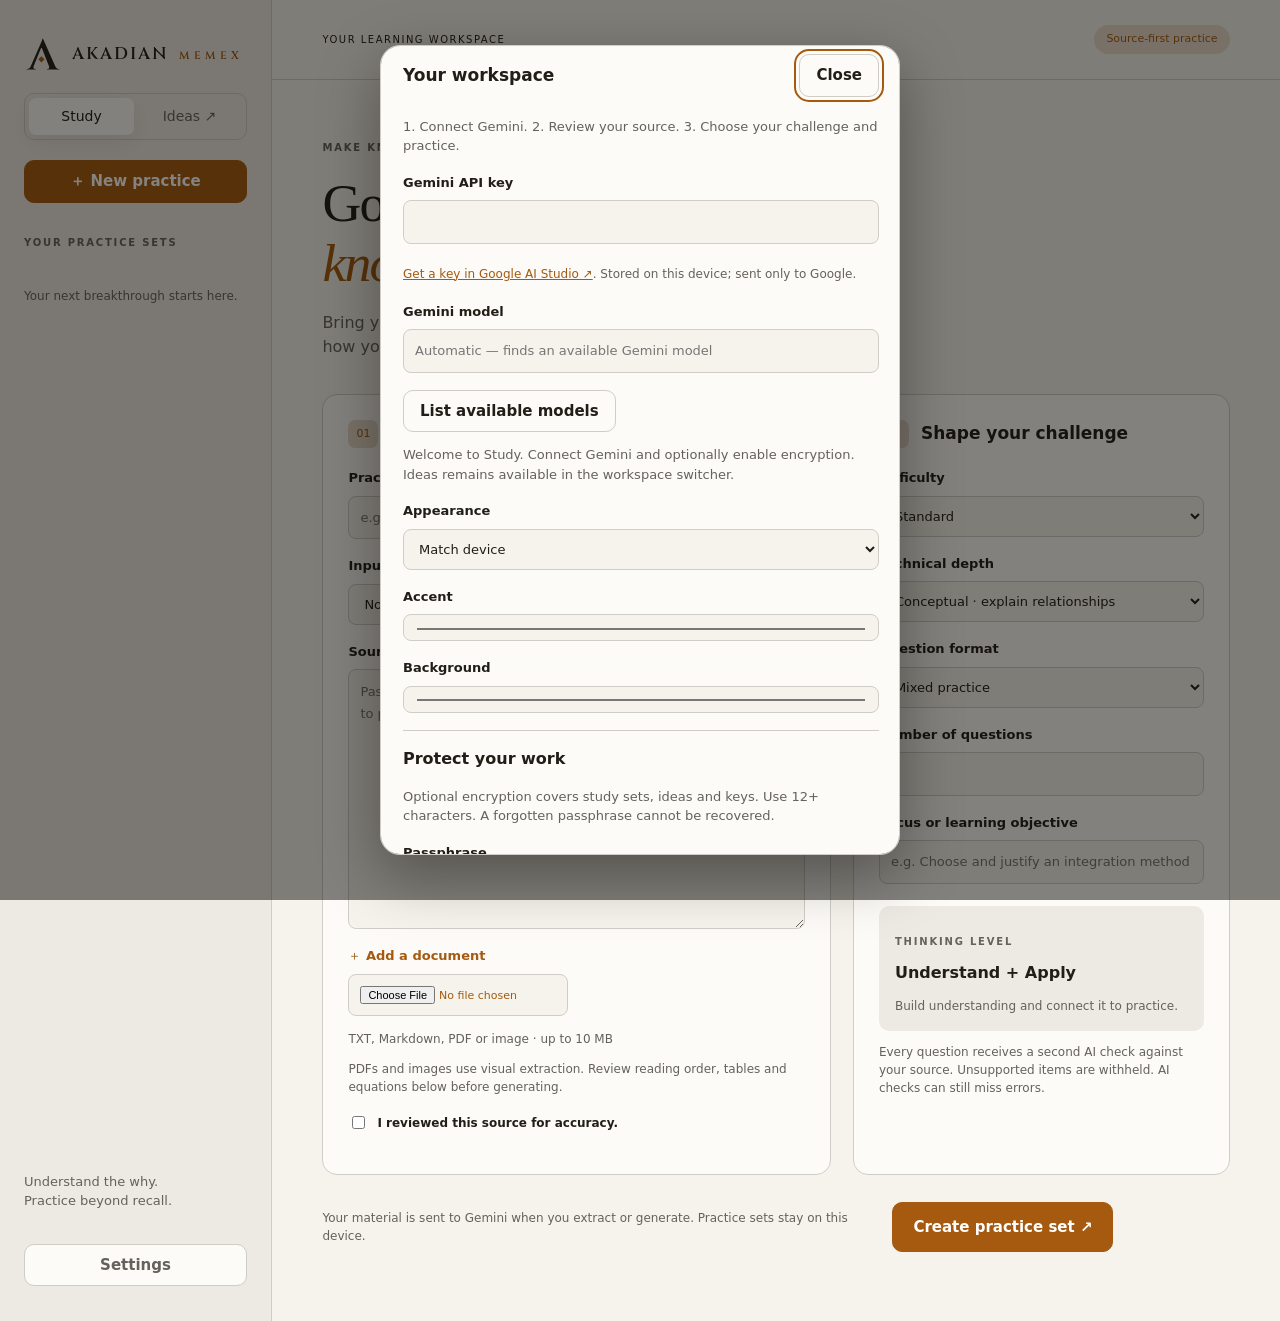
==== commit 5043ece8: "Rebrand to Akadian Memex to match the Akadian family - Add the Akadian mark (Cinzel A with accent di" ====
--- a/Akadian/memex/index.html
+++ b/Akadian/memex/index.html
@@ -1,7 +1,7 @@
 <!doctype html>
-<html lang="en"><head><meta charset="utf-8"><meta name="viewport" content="width=device-width,initial-scale=1"><meta http-equiv="Content-Security-Policy" content="default-src 'self'; script-src 'self'; style-src 'self' 'unsafe-inline'; connect-src 'self' https://generativelanguage.googleapis.com; img-src 'self' blob:; object-src 'none'; base-uri 'none'; form-action 'none'"><title>Memex · Learn with intention</title><meta name="description" content="Turn your source material into thoughtful, source-checked practice."><link rel="manifest" href="manifest.webmanifest"><link rel="icon" href="icons/icon-192.png"><link rel="stylesheet" href="styles.css"><link rel="stylesheet" href="vendor/katex/katex.min.css"><link rel="stylesheet" href="study.css"></head>
-<body data-entry="study.js"><div class="study-shell">
-<aside class="study-sidebar"><a class="study-brand" href="index.html">◈ Memex<span>BY AKADIAN</span></a><nav class="modes" aria-label="Workspace"><a href="index.html" aria-current="page">Study</a><a href="ideas.html">Ideas ↗</a></nav><button class="btn primary" id="newStudy">＋ New practice</button><p class="eyebrow">YOUR PRACTICE SETS</p><div id="history"></div><div class="sidebar-bottom"><p>Understand the why.<br>Practice beyond recall.</p><button class="btn" id="studySettings">Settings</button></div></aside>
+<html lang="en"><head><meta charset="utf-8"><meta name="viewport" content="width=device-width,initial-scale=1"><meta http-equiv="Content-Security-Policy" content="default-src 'self'; script-src 'self'; style-src 'self' 'unsafe-inline'; connect-src 'self' https://generativelanguage.googleapis.com; img-src 'self' blob:; object-src 'none'; base-uri 'none'; form-action 'none'"><title>Akadian Memex · Learn with intention</title><meta name="description" content="Turn your source material into thoughtful, source-checked practice."><link rel="manifest" href="manifest.webmanifest"><meta name="theme-color" content="#16181d"><link rel="icon" href="icons/icon.svg" type="image/svg+xml"><link rel="icon" href="icons/icon-192.png" sizes="192x192"><link rel="apple-touch-icon" href="icons/apple-touch-icon.png"><link rel="preload" href="vendor/fonts/cinzel-600-latin.woff2" as="font" type="font/woff2" crossorigin><link rel="stylesheet" href="styles.css"><link rel="stylesheet" href="vendor/katex/katex.min.css"><link rel="stylesheet" href="study.css"></head>
+<body data-entry="study.js"><div id="boot" class="boot" role="status" aria-live="polite"><div class="boot-brand" aria-hidden="true"><svg class="mark big" viewBox="-82 -81 880 880" aria-hidden="true"><path fill="currentColor" d="M356.0 0.0 L672.0 712.0 L524.0 712.0 L309.0 160.0 Z M141.0 645.0 L139.8 648.3 L138.7 651.5 L137.8 654.6 L137.1 657.7 L136.6 660.6 L136.2 663.5 L136.1 666.3 L136.1 669.0 L136.3 671.6 L136.7 674.2 L137.3 676.6 L138.0 679.0 L138.9 681.3 L139.9 683.5 L140.9 685.6 L142.1 687.6 L143.4 689.5 L144.8 691.4 L146.2 693.1 L147.8 694.8 L149.4 696.3 L151.2 697.8 L153.0 699.2 L155.0 700.5 L157.0 701.7 L159.0 702.8 L161.0 703.8 L163.0 704.7 L165.0 705.4 L167.0 706.1 L169.0 706.7 L171.0 707.2 L173.0 707.5 L175.0 707.8 L177.0 707.9 L179.0 708.0 L188.0 708.0 L188.0 718.0 L-22.0 718.0 L-22.0 708.0 L-22.0 708.0 L-21.9 708.0 L-21.7 708.0 L-21.5 708.0 L-21.2 708.0 L-20.9 708.0 L-20.5 708.0 L-20.0 708.0 L-19.5 708.0 L-18.9 708.0 L-18.2 708.0 L-17.5 708.0 L-16.8 708.0 L-16.1 708.0 L-15.5 708.0 L-15.0 708.0 L-14.5 708.0 L-14.1 708.0 L-13.8 708.0 L-13.5 708.0 L-13.3 708.0 L-13.1 708.0 L-13.0 708.0 L-13.0 708.0 L-9.2 707.9 L-5.3 707.6 L-1.4 707.1 L2.5 706.4 L6.4 705.5 L10.4 704.4 L14.3 703.1 L18.3 701.6 L22.3 699.8 L26.4 697.9 L30.4 695.8 L34.5 693.5 L38.5 690.9 L42.4 688.1 L46.2 685.0 L49.9 681.7 L53.4 678.0 L56.9 674.1 L60.2 669.9 L63.4 665.5 L66.5 660.8 L69.4 655.8 L72.3 650.5 L75.0 645.0 Z M356.0 0.0 L361.0 105.0 L112.0 715.0 L44.0 715.0 L302.0 122.0 L302.4 121.3 L302.8 120.3 L303.3 119.3 L303.8 118.1 L304.4 116.7 L305.1 115.1 L305.9 113.4 L306.7 111.6 L307.5 109.5 L308.5 107.3 L309.4 105.0 L310.5 102.5 L311.6 99.9 L312.7 97.2 L313.9 94.5 L315.1 91.7 L316.3 88.8 L317.5 85.9 L318.8 82.9 L320.1 79.8 L321.4 76.7 L322.7 73.5 L324.1 70.3 L325.5 67.0 L326.9 63.7 L328.3 60.4 L329.6 57.1 L330.9 53.8 L332.1 50.6 L333.4 47.4 L334.6 44.2 L335.7 41.0 L336.8 37.8 L337.9 34.7 L339.0 31.6 L340.0 28.5 L341.0 25.5 L341.9 22.6 L342.7 19.8 L343.4 17.1 L344.1 14.6 L344.8 12.1 L345.3 9.8 L345.8 7.6 L346.2 5.5 L346.5 3.6 L346.8 1.7 L347.0 0.0 Z M498.0 645.0 L642.0 645.0 L644.7 650.5 L647.6 655.8 L650.5 660.8 L653.6 665.5 L656.8 669.9 L660.1 674.1 L663.6 678.0 L667.1 681.7 L670.8 685.0 L674.6 688.1 L678.5 690.9 L682.5 693.5 L686.6 695.8 L690.6 697.9 L694.7 699.8 L698.7 701.6 L702.7 703.1 L706.6 704.4 L710.6 705.5 L714.5 706.4 L718.4 707.1 L722.3 707.6 L726.2 707.9 L730.0 708.0 L730.0 708.0 L730.1 708.0 L730.2 708.0 L730.4 708.0 L730.7 708.0 L731.0 708.0 L731.4 708.0 L731.8 708.0 L732.2 708.0 L732.8 708.0 L733.4 708.0 L734.0 708.0 L734.6 708.0 L735.2 708.0 L735.8 708.0 L736.2 708.0 L736.6 708.0 L737.0 708.0 L737.3 708.0 L737.6 708.0 L737.8 708.0 L737.9 708.0 L738.0 708.0 L738.0 708.0 L738.0 718.0 L451.0 718.0 L451.0 708.0 L460.0 708.0 L463.1 707.9 L466.2 707.5 L469.2 707.0 L472.2 706.2 L475.1 705.1 L478.0 703.9 L480.8 702.4 L483.6 700.7 L486.2 698.7 L488.9 696.5 L491.5 694.1 L494.0 691.5 L496.3 688.7 L498.3 685.6 L499.9 682.4 L501.1 679.0 L502.0 675.4 L502.5 671.6 L502.7 667.7 L502.4 663.5 L501.9 659.2 L500.9 654.6 L499.7 649.9 L498.0 645.0 Z"/><polygon class="mark-gem" points="322,410 394,482 322,554 250,482"/></svg><span class="wordmark big">Akadian</span><span class="boot-rule"></span><span class="wordmark sub">Memex</span></div><p>Loading your workspace…</p></div><div class="study-shell">
+<aside class="study-sidebar"><a class="brand" href="index.html" aria-label="Akadian Memex"><svg class="mark" viewBox="-82 -81 880 880" aria-hidden="true"><path fill="currentColor" d="M356.0 0.0 L672.0 712.0 L524.0 712.0 L309.0 160.0 Z M141.0 645.0 L139.8 648.3 L138.7 651.5 L137.8 654.6 L137.1 657.7 L136.6 660.6 L136.2 663.5 L136.1 666.3 L136.1 669.0 L136.3 671.6 L136.7 674.2 L137.3 676.6 L138.0 679.0 L138.9 681.3 L139.9 683.5 L140.9 685.6 L142.1 687.6 L143.4 689.5 L144.8 691.4 L146.2 693.1 L147.8 694.8 L149.4 696.3 L151.2 697.8 L153.0 699.2 L155.0 700.5 L157.0 701.7 L159.0 702.8 L161.0 703.8 L163.0 704.7 L165.0 705.4 L167.0 706.1 L169.0 706.7 L171.0 707.2 L173.0 707.5 L175.0 707.8 L177.0 707.9 L179.0 708.0 L188.0 708.0 L188.0 718.0 L-22.0 718.0 L-22.0 708.0 L-22.0 708.0 L-21.9 708.0 L-21.7 708.0 L-21.5 708.0 L-21.2 708.0 L-20.9 708.0 L-20.5 708.0 L-20.0 708.0 L-19.5 708.0 L-18.9 708.0 L-18.2 708.0 L-17.5 708.0 L-16.8 708.0 L-16.1 708.0 L-15.5 708.0 L-15.0 708.0 L-14.5 708.0 L-14.1 708.0 L-13.8 708.0 L-13.5 708.0 L-13.3 708.0 L-13.1 708.0 L-13.0 708.0 L-13.0 708.0 L-9.2 707.9 L-5.3 707.6 L-1.4 707.1 L2.5 706.4 L6.4 705.5 L10.4 704.4 L14.3 703.1 L18.3 701.6 L22.3 699.8 L26.4 697.9 L30.4 695.8 L34.5 693.5 L38.5 690.9 L42.4 688.1 L46.2 685.0 L49.9 681.7 L53.4 678.0 L56.9 674.1 L60.2 669.9 L63.4 665.5 L66.5 660.8 L69.4 655.8 L72.3 650.5 L75.0 645.0 Z M356.0 0.0 L361.0 105.0 L112.0 715.0 L44.0 715.0 L302.0 122.0 L302.4 121.3 L302.8 120.3 L303.3 119.3 L303.8 118.1 L304.4 116.7 L305.1 115.1 L305.9 113.4 L306.7 111.6 L307.5 109.5 L308.5 107.3 L309.4 105.0 L310.5 102.5 L311.6 99.9 L312.7 97.2 L313.9 94.5 L315.1 91.7 L316.3 88.8 L317.5 85.9 L318.8 82.9 L320.1 79.8 L321.4 76.7 L322.7 73.5 L324.1 70.3 L325.5 67.0 L326.9 63.7 L328.3 60.4 L329.6 57.1 L330.9 53.8 L332.1 50.6 L333.4 47.4 L334.6 44.2 L335.7 41.0 L336.8 37.8 L337.9 34.7 L339.0 31.6 L340.0 28.5 L341.0 25.5 L341.9 22.6 L342.7 19.8 L343.4 17.1 L344.1 14.6 L344.8 12.1 L345.3 9.8 L345.8 7.6 L346.2 5.5 L346.5 3.6 L346.8 1.7 L347.0 0.0 Z M498.0 645.0 L642.0 645.0 L644.7 650.5 L647.6 655.8 L650.5 660.8 L653.6 665.5 L656.8 669.9 L660.1 674.1 L663.6 678.0 L667.1 681.7 L670.8 685.0 L674.6 688.1 L678.5 690.9 L682.5 693.5 L686.6 695.8 L690.6 697.9 L694.7 699.8 L698.7 701.6 L702.7 703.1 L706.6 704.4 L710.6 705.5 L714.5 706.4 L718.4 707.1 L722.3 707.6 L726.2 707.9 L730.0 708.0 L730.0 708.0 L730.1 708.0 L730.2 708.0 L730.4 708.0 L730.7 708.0 L731.0 708.0 L731.4 708.0 L731.8 708.0 L732.2 708.0 L732.8 708.0 L733.4 708.0 L734.0 708.0 L734.6 708.0 L735.2 708.0 L735.8 708.0 L736.2 708.0 L736.6 708.0 L737.0 708.0 L737.3 708.0 L737.6 708.0 L737.8 708.0 L737.9 708.0 L738.0 708.0 L738.0 708.0 L738.0 718.0 L451.0 718.0 L451.0 708.0 L460.0 708.0 L463.1 707.9 L466.2 707.5 L469.2 707.0 L472.2 706.2 L475.1 705.1 L478.0 703.9 L480.8 702.4 L483.6 700.7 L486.2 698.7 L488.9 696.5 L491.5 694.1 L494.0 691.5 L496.3 688.7 L498.3 685.6 L499.9 682.4 L501.1 679.0 L502.0 675.4 L502.5 671.6 L502.7 667.7 L502.4 663.5 L501.9 659.2 L500.9 654.6 L499.7 649.9 L498.0 645.0 Z"/><polygon class="mark-gem" points="322,410 394,482 322,554 250,482"/></svg><strong class="wordmark">Akadian <span>Memex</span></strong></a><nav class="modes" aria-label="Workspace"><a href="index.html" aria-current="page">Study</a><a href="ideas.html">Ideas ↗</a></nav><button class="btn primary" id="newStudy">＋ New practice</button><p class="eyebrow">YOUR PRACTICE SETS</p><div id="history"></div><div class="sidebar-bottom"><p>Understand the why.<br>Practice beyond recall.</p><button class="btn" id="studySettings">Settings</button></div></aside>
 <main class="study-main"><header class="study-top"><span>YOUR LEARNING WORKSPACE</span><span class="pill">Source-first practice</span></header><div class="study-content">
 <section id="builder"><p class="eyebrow">MAKE KNOWLEDGE YOUR OWN</p><h1>Go beyond<br><em>knowing the answer.</em></h1><p class="lead">Bring your notes, an exam, or a question. Build practice that challenges how you think.</p>
 <form id="buildForm"><div class="builder-grid"><section class="study-card"><div class="section-title"><span class="step">01</span><h2>Your starting point</h2></div><label>Practice set title<input id="studyTitle" maxlength="120" placeholder="e.g. Integration techniques"></label><label>Input type<select id="inputType"><option value="text">Notes or raw text</option><option value="exam">Existing exam</option><option value="seed">Seed question variations</option></select></label><label id="sourceLabel">Source material<textarea id="source" rows="11" maxlength="60000" required placeholder="Paste the concepts, worked examples, or exam material you want to practice…"></textarea></label><div class="upload-row"><label class="file-label">＋ Add a document<input id="sourceFile" type="file" accept=".txt,.md,.pdf,.png,.jpg,.jpeg,.webp"></label><small>TXT, Markdown, PDF or image · up to 10 MB</small></div><p class="helper">PDFs and images use visual extraction. Review reading order, tables and equations below before generating.</p><p id="parseStatus" role="status"></p><label class="check"><input id="reviewSource" type="checkbox" required>I reviewed this source for accuracy.</label><label id="seedLabel" hidden>Reference material for the seed question<textarea id="seedReference" rows="5" maxlength="60000" placeholder="Paste the rule, theorem, or worked solution used to verify new variations."></textarea><small>A seed alone cannot establish a reliable answer key. Include supporting material.</small></label></section>
@@ -9,4 +9,4 @@
 <p id="studyStatus" role="status" aria-live="polite"></p><section id="practice" hidden></section></div></main></div>
 <dialog id="studySettingsDialog"><form id="settingsForm" class="dlg"><div class="section-title"><h2>Your workspace</h2><button type="button" class="btn" id="closeSettings">Close</button></div><p>1. Connect Gemini. 2. Review your source. 3. Choose your challenge and practice.</p><label>Gemini API key<input type="password" id="studyKey" autocomplete="off"></label><small><a href="https://aistudio.google.com/apikey" target="_blank" rel="noopener">Get a key in Google AI Studio ↗</a>. Stored on this device; sent only to Google.</small><label>Gemini model<input id="studyModel" placeholder="Automatic — finds an available Gemini model"></label><button type="button" class="btn" id="discoverModels">List available models</button><select id="availableModels" aria-label="Available models" hidden></select><p id="settingsStatus" role="status"></p><label>Appearance<select id="studyTheme"><option value="system">Match device</option><option value="light">Light</option><option value="dark">Dark</option><option value="night">Night</option><option value="custom">Custom</option></select></label><label>Accent<input type="color" id="studyAccent"></label><label>Background<input type="color" id="studyBackground"></label><hr><h3>Protect your work</h3><p>Optional encryption covers study sets, ideas and keys. Use 12+ characters. A forgotten passphrase cannot be recovered.</p><label>Passphrase<input id="studyPass" type="password" autocomplete="new-password"></label><label>Repeat passphrase<input id="studyPassConfirm" type="password" autocomplete="new-password"></label><button type="button" class="btn" id="studyEncrypt">Encrypt this device</button><button type="button" class="btn" id="studyLock">Lock now</button><hr><p>Ideas mode retains voice capture, research, comparisons and encrypted idea sync. Study sets are device-local and are not included in Ideas backups or sync.</p><button class="btn primary">Save settings</button></form></dialog>
 <dialog id="unlockGate" aria-labelledby="unlockTitle"><form id="unlockForm" class="dlg"><h2 id="unlockTitle">Unlock Memex</h2><label>Passphrase<input id="unlockPass" type="password" required autocomplete="current-password"></label><p id="unlockError" role="alert"></p><button class="btn primary">Unlock</button></form></dialog>
-<script src="appearance.js"></script><script src="vendor/katex/katex.min.js"></script><script src="mathtext.js"></script><script src="study-core.js"></script><script src="gemini-client.js"></script><script src="storage.js"></script></body></html>
+<script src="appearance.js"></script><script src="brand.js"></script><script src="vendor/katex/katex.min.js"></script><script src="mathtext.js"></script><script src="study-core.js"></script><script src="gemini-client.js"></script><script src="storage.js"></script></body></html>
--- a/Akadian/memex/styles.css
+++ b/Akadian/memex/styles.css
@@ -17,15 +17,15 @@
 }
 @media (prefers-color-scheme: dark) {
   :root {
-    --bg: #16140f;
-    --panel: #1c1a14;
-    --surface: #221f18;
-    --ink: #efe9dc;
-    --muted: #9d9686;
-    --line: #322e24;
-    --accent: #f0a04b;
+    --bg: #16181d;
+    --panel: #1a1d23;
+    --surface: #1f2229;
+    --ink: #f2f3f5;
+    --muted: #9ca0aa;
+    --line: #2d3139;
+    --accent: #f0a04a;
     --accent-ink: #1a1207;
-    --accent-soft: #3a2a14;
+    --accent-soft: #372c24;
     --good: #5cc487;
     --ok: #e0b04e;
     --risky: #ee8a63;
@@ -67,16 +67,41 @@
 .scrim { display: none; }
 
 .side-head { display: flex; align-items: center; justify-content: space-between; padding: 16px 16px 8px; }
-.brand { display: flex; align-items: center; gap: 10px; font-weight: 700; font-size: 18px; letter-spacing: -.01em; }
-/* Monogram tile matching the app icon. Drawn in CSS because the CSP allows no data: images. */
-.brand-mark {
-  width: 22px; height: 22px; border-radius: 7px;
-  background: var(--accent);
-  display: grid; place-items: center;
-  color: var(--accent-ink);
-  font-size: 14px; font-weight: 700; line-height: 1;
-}
-.brand-mark::before { content: "M"; }
+/* Akadian family brand: a Cinzel "A" whose crossbar is the accent diamond, beside the Cinzel wordmark.
+   Same mark, font and proportions as Akadian Vertex. Cinzel is bundled locally (SIL OFL, vendor/fonts). */
+@font-face { font-family: 'Cinzel'; src: url('vendor/fonts/cinzel-600-latin.woff2') format('woff2'); font-weight: 600; font-display: swap; }
+.mark { width: 38px; height: 38px; flex: none; color: var(--ink); }
+.mark-gem { fill: var(--accent); }
+.wordmark { font-family: Cinzel, Georgia, serif; font-weight: 600; text-transform: uppercase; letter-spacing: .12em; font-size: 17px; line-height: 1.15; color: var(--ink); }
+.wordmark span { color: var(--accent); font-size: 11px; letter-spacing: .4em; margin-left: 4px; }
+.brand { display: flex; align-items: center; gap: 10px; text-decoration: none; color: var(--ink); }
+.side-head { flex-wrap: wrap; row-gap: 10px; }
+.side-head .brand { order: 1; }
+.side-head #closeNav { order: 2; }
+.side-head .back-link { order: 3; flex-basis: 100%; justify-content: flex-start; }
+
+/* Splash / loading screen. Always the family dark, whatever theme the app is in. */
+.boot {
+  --bg: #16181d; --ink: #f2f3f5; --accent: #f0a04a; --muted: #9ca0aa;
+  position: fixed; inset: 0; z-index: 60; background: var(--bg); color: var(--muted);
+  display: flex; flex-direction: column; align-items: center; justify-content: center; gap: 14px; text-align: center; padding: 24px;
+  transition: opacity .35s ease, visibility .35s;
+  animation: boot-failsafe .01s linear 8s forwards;   /* never trap the app behind the splash if the script is blocked */
+}
+.boot.done { opacity: 0; visibility: hidden; pointer-events: none; }
+.boot-brand { display: flex; flex-direction: column; align-items: center; gap: 10px; margin-bottom: 6px; color: var(--ink); }
+.mark.big { width: 84px; height: 84px; }
+.mark.big .mark-gem { transform-box: fill-box; transform-origin: center; animation: gem 1.6s ease-in-out infinite; }
+@keyframes gem { 50% { transform: scale(1.25); } }
+@keyframes boot-failsafe { to { opacity: 0; visibility: hidden; pointer-events: none; } }
+.wordmark.big { font-size: 30px; }
+.wordmark.sub { font-size: 12px; letter-spacing: .5em; padding-left: .5em; color: var(--accent); }
+.boot-rule { width: 110px; height: 1px; background: var(--accent); }
+.boot p { margin: 0; font-size: 14px; }
+@media (prefers-reduced-motion: reduce) {
+  .mark.big .mark-gem { animation: none; }
+  .boot { transition: none; }
+}
 #closeNav { display: none; }
 
 .new-btn {
@@ -141,14 +166,7 @@
 
 /* ---------- hero / empty ---------- */
 .hero { text-align: center; padding: 8vh 0 12px; }
-.hero .hero-mark {
-  width: 84px; height: 84px; border-radius: 24px; margin: 0 auto 22px;
-  background: var(--accent);
-  display: grid; place-items: center;
-  color: var(--accent-ink);
-  font-size: 52px; font-weight: 700; line-height: 1;
-}
-.hero .hero-mark::before { content: "M"; }
+.hero .hero-svg { width: 84px; height: 84px; display: block; margin: 0 auto 22px; }
 .hero h1 { font-size: clamp(28px, 5vw, 38px); letter-spacing: -.02em; margin: 0 0 10px; line-height: 1.15; }
 .hero p { color: var(--muted); margin: 0 auto; max-width: 460px; }
 .card {
--- a/Akadian/memex/study.css
+++ b/Akadian/memex/study.css
@@ -1,6 +1,6 @@
-body{overflow:auto}button,a,input,select,textarea{touch-action:manipulation} .study-shell{display:grid;grid-template-columns:250px minmax(0,1fr);min-height:100dvh}.study-sidebar{background:var(--panel);padding:35px 24px;display:flex;flex-direction:column;border-right:1px solid var(--line);gap:20px}.study-brand{text-decoration:none;color:var(--ink);font-size:29px;font-weight:650;letter-spacing:-1px}.study-brand span{display:block;font-size:9px;letter-spacing:2px;margin:5px 0 0 30px;color:var(--muted)}.modes{display:flex;border:1px solid var(--line);border-radius:10px;padding:4px;gap:3px}.modes a{flex:1;text-align:center;padding:8px;text-decoration:none;color:var(--muted);font-size:14px}.modes [aria-current]{background:var(--surface);border-radius:7px;color:var(--ink);box-shadow:var(--shadow)}.eyebrow{font-size:10px;letter-spacing:1.8px;font-weight:700;color:var(--muted);margin:12px 0}.sidebar-bottom{margin-top:auto;color:var(--muted);font-size:13px}.sidebar-bottom button{width:100%;margin-top:20px}.study-main{min-width:0}.study-top{padding:25px 5%;display:flex;justify-content:space-between;border-bottom:1px solid var(--line);font-size:10px;letter-spacing:1.5px;align-items:center}.pill{background:var(--accent-soft);border-radius:25px;padding:6px 12px;color:var(--accent);letter-spacing:0;font-size:11px}.study-content{max-width:1160px;margin:auto;padding:48px 5%}h1{font-family:Georgia,serif;font-weight:400;font-size:clamp(36px,4.2vw,58px);line-height:1.12;letter-spacing:-1.8px;margin:18px 0}h1 em{font-weight:400;color:var(--accent)}.lead{max-width:600px;color:var(--muted);font-size:16px;margin-bottom:35px}.builder-grid{display:grid;grid-template-columns:1.35fr 1fr;gap:22px}.study-card{background:var(--surface);border:1px solid var(--line);border-radius:15px;padding:25px}.section-title{display:flex;align-items:center;gap:12px;margin-bottom:20px;justify-content:space-between}.section-title h2{font-size:17px;font-weight:600;margin:0;flex:1}.step{font-size:11px;color:var(--accent);background:var(--accent-soft);padding:6px 8px;border-radius:7px}label{display:block;font-size:13px;font-weight:550;margin:17px 0}label input:not([type=checkbox]):not([type=radio]),label select,label textarea{display:block;width:100%;margin-top:8px;border:1px solid var(--line);border-radius:8px;background:var(--bg);padding:11px;font:inherit;font-weight:400;min-width:0}textarea{resize:vertical;line-height:1.65!important}.helper,small{font-size:12px;color:var(--muted);font-weight:400}.upload-row{display:flex;gap:14px;align-items:center;flex-wrap:wrap}.file-label{color:var(--accent);cursor:pointer;margin:0}.file-label input{font-size:11px!important;max-width:220px}.check{display:flex;gap:9px;align-items:center;font-size:12px}.pedagogy{background:var(--panel);padding:16px;border-radius:10px;margin-top:22px}.pedagogy p:last-child{font-size:12px;color:var(--muted);margin-bottom:0}.generate-row{display:flex;align-items:center;gap:20px;margin-top:22px}.generate-row p{flex:1;font-size:12px;color:var(--muted);max-width:550px}.generate-row button{white-space:nowrap;padding:13px 20px}#studyStatus{color:var(--accent)}#history{display:grid;gap:8px;max-height:50vh;overflow:auto}#history button{background:none;border:1px solid transparent;border-radius:8px;padding:12px;text-align:left;font-size:13px}#history button:hover{background:var(--surface);border-color:var(--line)}#history small{display:block;margin-top:5px}.question{margin:20px 0}.question h3{font-size:18px;white-space:pre-wrap}.question label.option{padding:13px 15px;border:1px solid var(--line);border-radius:8px;display:flex;gap:13px;align-items:flex-start;margin:9px 0;font-size:15px;font-weight:400;line-height:1.5;cursor:pointer}.question label.option input[type=radio]{flex:none;width:17px;height:17px;margin:3px 0 0;accent-color:var(--accent);cursor:pointer}.question label.option:hover{border-color:var(--accent)}.question label.option:has(input:checked):not(.opt-correct):not(.opt-wrong){border-color:var(--accent);background:var(--accent-soft)}.question label.option.is-disabled,.question fieldset[disabled] label.option{cursor:default}.question blockquote{margin:12px 0;padding:14px;border-left:3px solid var(--accent);background:var(--panel);white-space:pre-wrap}.question .explanation{white-space:pre-wrap}.practice-actions{display:flex;gap:10px;flex-wrap:wrap}.result{display:flex;align-items:center;gap:8px;font-size:15px;margin:18px 0 10px}.result::before{display:grid;place-items:center;width:22px;height:22px;border-radius:50%;font-size:13px;font-weight:700;color:#fff;flex:none}.result.is-correct{color:var(--good)}.result.is-correct::before{content:'✓';background:var(--good)}.result.is-wrong{color:var(--risky)}.result.is-wrong::before{content:'✕';background:var(--risky)}.result.is-blank{color:var(--muted)}.result.is-blank::before{content:'–';background:var(--muted)}.result.is-open{color:var(--accent)}.result.is-open::before{content:'◆';background:var(--accent)}.question label.option.opt-correct{border-color:var(--good);background:color-mix(in srgb,var(--good) 14%,transparent)}.question label.option.opt-wrong{border-color:var(--risky);background:color-mix(in srgb,var(--risky) 14%,transparent)}.question label.option.opt-correct,.question label.option.opt-wrong{border-width:2px;padding:12px 14px}.opt-text{flex:1;min-width:0}.opt-tag{margin-left:auto;padding-left:12px;font-size:12px;font-weight:650;letter-spacing:.3px;white-space:nowrap}.opt-correct .opt-tag{color:var(--good)}.opt-wrong .opt-tag{color:var(--risky)}.answer-review{border-top:1px solid var(--line);margin-top:20px;padding-top:4px}.answer-key{background:var(--panel);border-left:3px solid var(--good);border-radius:0 8px 8px 0;padding:12px 14px;margin:12px 0}.answer-key .eyebrow{margin:0 0 6px}.source-note{color:var(--muted);font-size:13px;border-top:1px solid var(--line);margin-top:30px;padding-top:16px}button:disabled{opacity:.55;cursor:wait}dialog{max-height:90dvh;overflow:auto}#settingsForm{width:min(520px,88vw)}#settingsForm h3{font-size:16px}#settingsForm>p{font-size:13px;color:var(--muted)}:focus-visible{outline:3px solid var(--accent);outline-offset:3px}
+body{overflow:auto}button,a,input,select,textarea{touch-action:manipulation} .study-shell{display:grid;grid-template-columns:272px minmax(0,1fr);min-height:100dvh}.study-sidebar{background:var(--panel);padding:35px 24px;display:flex;flex-direction:column;border-right:1px solid var(--line);gap:20px}.modes{display:flex;border:1px solid var(--line);border-radius:10px;padding:4px;gap:3px}.modes a{flex:1;text-align:center;padding:8px;text-decoration:none;color:var(--muted);font-size:14px}.modes [aria-current]{background:var(--surface);border-radius:7px;color:var(--ink);box-shadow:var(--shadow)}.eyebrow{font-size:10px;letter-spacing:1.8px;font-weight:700;color:var(--muted);margin:12px 0}.sidebar-bottom{margin-top:auto;color:var(--muted);font-size:13px}.sidebar-bottom button{width:100%;margin-top:20px}.study-main{min-width:0}.study-top{padding:25px 5%;display:flex;justify-content:space-between;border-bottom:1px solid var(--line);font-size:10px;letter-spacing:1.5px;align-items:center}.pill{background:var(--accent-soft);border-radius:25px;padding:6px 12px;color:var(--accent);letter-spacing:0;font-size:11px}.study-content{max-width:1160px;margin:auto;padding:48px 5%}h1{font-family:Georgia,serif;font-weight:400;font-size:clamp(36px,4.2vw,58px);line-height:1.12;letter-spacing:-1.8px;margin:18px 0}h1 em{font-weight:400;color:var(--accent)}.lead{max-width:600px;color:var(--muted);font-size:16px;margin-bottom:35px}.builder-grid{display:grid;grid-template-columns:1.35fr 1fr;gap:22px}.study-card{background:var(--surface);border:1px solid var(--line);border-radius:15px;padding:25px}.section-title{display:flex;align-items:center;gap:12px;margin-bottom:20px;justify-content:space-between}.section-title h2{font-size:17px;font-weight:600;margin:0;flex:1}.step{font-size:11px;color:var(--accent);background:var(--accent-soft);padding:6px 8px;border-radius:7px}label{display:block;font-size:13px;font-weight:550;margin:17px 0}label input:not([type=checkbox]):not([type=radio]),label select,label textarea{display:block;width:100%;margin-top:8px;border:1px solid var(--line);border-radius:8px;background:var(--bg);padding:11px;font:inherit;font-weight:400;min-width:0}textarea{resize:vertical;line-height:1.65!important}.helper,small{font-size:12px;color:var(--muted);font-weight:400}.upload-row{display:flex;gap:14px;align-items:center;flex-wrap:wrap}.file-label{color:var(--accent);cursor:pointer;margin:0}.file-label input{font-size:11px!important;max-width:220px}.check{display:flex;gap:9px;align-items:center;font-size:12px}.pedagogy{background:var(--panel);padding:16px;border-radius:10px;margin-top:22px}.pedagogy p:last-child{font-size:12px;color:var(--muted);margin-bottom:0}.generate-row{display:flex;align-items:center;gap:20px;margin-top:22px}.generate-row p{flex:1;font-size:12px;color:var(--muted);max-width:550px}.generate-row button{white-space:nowrap;padding:13px 20px}#studyStatus{color:var(--accent)}#history{display:grid;gap:8px;max-height:50vh;overflow:auto}#history button{background:none;border:1px solid transparent;border-radius:8px;padding:12px;text-align:left;font-size:13px}#history button:hover{background:var(--surface);border-color:var(--line)}#history small{display:block;margin-top:5px}.question{margin:20px 0}.question h3{font-size:18px;white-space:pre-wrap}.question label.option{padding:13px 15px;border:1px solid var(--line);border-radius:8px;display:flex;gap:13px;align-items:flex-start;margin:9px 0;font-size:15px;font-weight:400;line-height:1.5;cursor:pointer}.question label.option input[type=radio]{flex:none;width:17px;height:17px;margin:3px 0 0;accent-color:var(--accent);cursor:pointer}.question label.option:hover{border-color:var(--accent)}.question label.option:has(input:checked):not(.opt-correct):not(.opt-wrong){border-color:var(--accent);background:var(--accent-soft)}.question label.option.is-disabled,.question fieldset[disabled] label.option{cursor:default}.question blockquote{margin:12px 0;padding:14px;border-left:3px solid var(--accent);background:var(--panel);white-space:pre-wrap}.question .explanation{white-space:pre-wrap}.practice-actions{display:flex;gap:10px;flex-wrap:wrap}.result{display:flex;align-items:center;gap:8px;font-size:15px;margin:18px 0 10px}.result::before{display:grid;place-items:center;width:22px;height:22px;border-radius:50%;font-size:13px;font-weight:700;color:#fff;flex:none}.result.is-correct{color:var(--good)}.result.is-correct::before{content:'✓';background:var(--good)}.result.is-wrong{color:var(--risky)}.result.is-wrong::before{content:'✕';background:var(--risky)}.result.is-blank{color:var(--muted)}.result.is-blank::before{content:'–';background:var(--muted)}.result.is-open{color:var(--accent)}.result.is-open::before{content:'◆';background:var(--accent)}.question label.option.opt-correct{border-color:var(--good);background:color-mix(in srgb,var(--good) 14%,transparent)}.question label.option.opt-wrong{border-color:var(--risky);background:color-mix(in srgb,var(--risky) 14%,transparent)}.question label.option.opt-correct,.question label.option.opt-wrong{border-width:2px;padding:12px 14px}.opt-text{flex:1;min-width:0}.opt-tag{margin-left:auto;padding-left:12px;font-size:12px;font-weight:650;letter-spacing:.3px;white-space:nowrap}.opt-correct .opt-tag{color:var(--good)}.opt-wrong .opt-tag{color:var(--risky)}.answer-review{border-top:1px solid var(--line);margin-top:20px;padding-top:4px}.answer-key{background:var(--panel);border-left:3px solid var(--good);border-radius:0 8px 8px 0;padding:12px 14px;margin:12px 0}.answer-key .eyebrow{margin:0 0 6px}.source-note{color:var(--muted);font-size:13px;border-top:1px solid var(--line);margin-top:30px;padding-top:16px}button:disabled{opacity:.55;cursor:wait}dialog{max-height:90dvh;overflow:auto}#settingsForm{width:min(520px,88vw)}#settingsForm h3{font-size:16px}#settingsForm>p{font-size:13px;color:var(--muted)}:focus-visible{outline:3px solid var(--accent);outline-offset:3px}
 @media(max-width:900px){.study-shell{grid-template-columns:200px minmax(0,1fr)}.study-sidebar{padding:25px 15px}.builder-grid{grid-template-columns:1fr}.study-content{padding-top:30px}}
-@media(max-width:600px){.study-shell{display:block}.question label.option{flex-wrap:wrap}.opt-tag{flex-basis:100%;margin-left:0;padding-left:30px}.study-sidebar{display:grid;grid-template-columns:1fr 1fr;padding:18px;gap:12px}.study-brand{font-size:23px}.study-brand span{font-size:8px}.sidebar-bottom{margin:0}.sidebar-bottom p,.study-sidebar>.eyebrow{display:none}.sidebar-bottom button{margin:0}#history{grid-column:1/-1;max-height:110px}.study-top{padding:16px}.study-content{padding:25px 18px}.study-card{padding:20px}.generate-row{flex-wrap:wrap}.generate-row p{flex-basis:100%}.pill{font-size:10px}}
+@media(max-width:600px){.study-shell{display:block}.question label.option{flex-wrap:wrap}.opt-tag{flex-basis:100%;margin-left:0;padding-left:30px}.study-sidebar{display:grid;grid-template-columns:1fr 1fr;padding:18px;gap:12px}.sidebar-bottom{margin:0}.sidebar-bottom p,.study-sidebar>.eyebrow{display:none}.sidebar-bottom button{margin:0}#history{grid-column:1/-1;max-height:110px}.study-top{padding:16px}.study-content{padding:25px 18px}.study-card{padding:20px}.generate-row{flex-wrap:wrap}.generate-row p{flex-basis:100%}.pill{font-size:10px}}
 @media print{.study-sidebar,.study-top,.practice-actions,#studyStatus{display:none}.study-shell{display:block}.study-content{padding:0}.question{break-inside:avoid}.study-card{box-shadow:none}}
 
 .study-locked .study-shell,.study-locked #studySettingsDialog{visibility:hidden}
